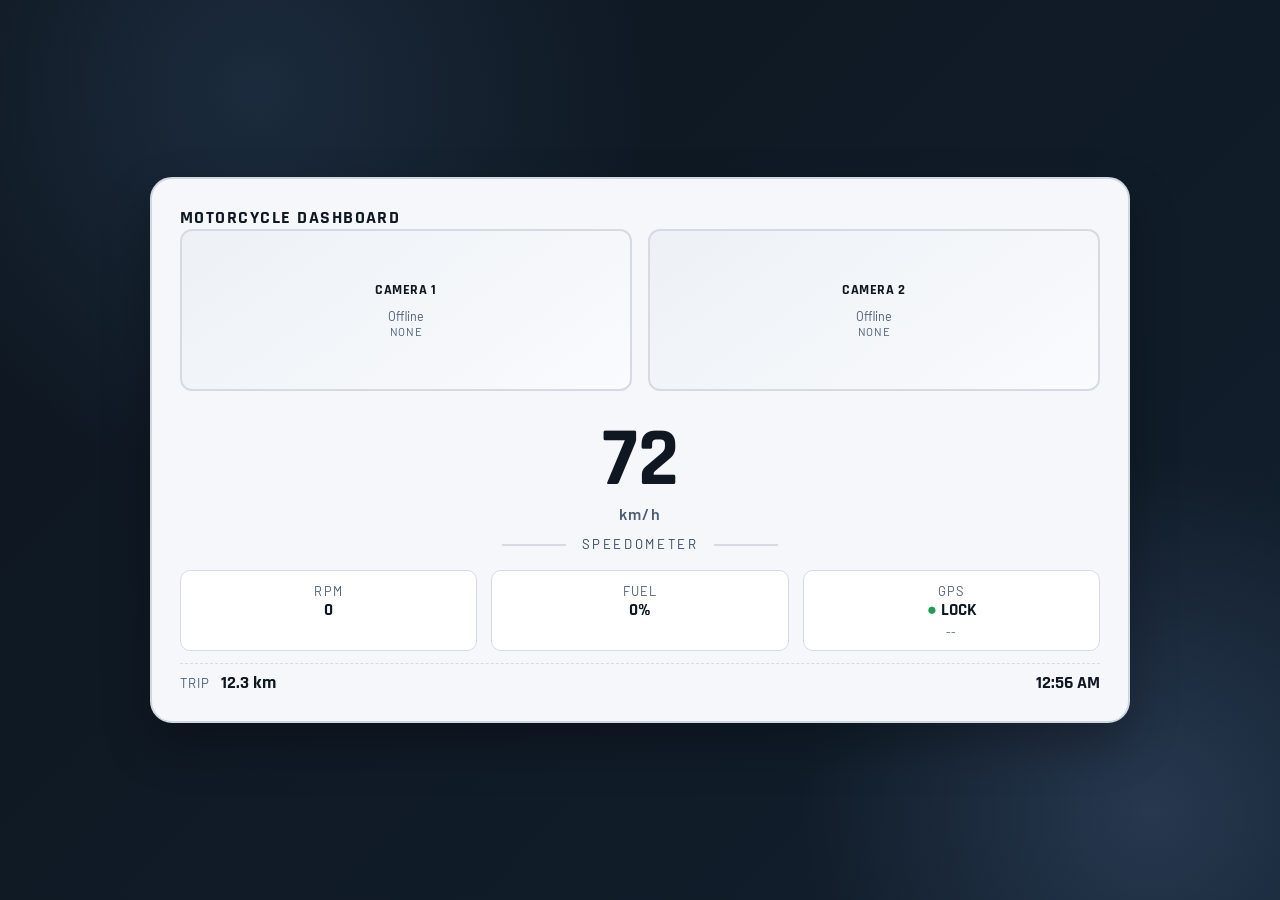
==== frontend/index.html @ e6781b39 "first commit" ====
<!doctype html>
<html lang="en">
<head>
  <meta charset="UTF-8" />
  <meta name="viewport" content="width=device-width, initial-scale=1.0" />
  <title>Motorcycle Dashboard</title>
  <link rel="preconnect" href="https://fonts.googleapis.com" />
  <link rel="preconnect" href="https://fonts.gstatic.com" crossorigin />
  <link href="https://fonts.googleapis.com/css2?family=Barlow:wght@400;600;700&family=Rajdhani:wght@500;700&display=swap" rel="stylesheet" />
  <link rel="stylesheet" href="css/bootstrap.min.css" />
  <link rel="stylesheet" href="css/dashboard.css" />
</head>
<body>
  <main class="dashboard-shell">
    <section class="dashboard-card" aria-label="Motorcycle Dashboard">
      <header class="dashboard-header">
        <h1>Motorcycle Dashboard</h1>
      </header>

      <section class="camera-grid" id="camera-panel" aria-label="Camera feeds">
        <article class="camera-tile" id="camera-1" role="button" tabindex="0" aria-label="Camera 1 fullscreen">
          <span class="camera-label">Camera 1</span>
          <img class="camera-stream" id="camera-1-stream" src="" alt="Camera 1 stream" hidden />
          <p class="camera-state" id="camera-1-state">Offline</p>
          <p class="camera-source" id="camera-1-source">none</p>
        </article>
        <article class="camera-tile" id="camera-2" role="button" tabindex="0" aria-label="Camera 2 fullscreen">
          <span class="camera-label">Camera 2</span>
          <img class="camera-stream" id="camera-2-stream" src="" alt="Camera 2 stream" hidden />
          <p class="camera-state" id="camera-2-state">Offline</p>
          <p class="camera-source" id="camera-2-source">none</p>
        </article>
      </section>

      <section class="speed-cluster" id="speed-panel" aria-label="Speed">
        <p class="speed-number" id="speed-value">72</p>
        <p class="speed-unit">km/h</p>
        <p class="speed-caption">SPEEDOMETER</p>
      </section>

      <section class="status-grid" id="status-panel" aria-label="Status row">
        <div class="status-item">
          <span class="status-label">RPM</span>
          <strong id="rpm-value">0</strong>
        </div>
        <div class="status-item">
          <span class="status-label">Fuel</span>
          <strong id="fuel-value">0%</strong>
        </div>
        <div class="status-item status-lock">
          <span class="status-label">GPS</span>
          <strong id="gps-value">LOCK</strong>
          <span class="status-sub" id="gps-coords">--</span>
        </div>
      </section>

      <section class="trip-row" id="trip-panel" aria-label="Trip summary">
        <div class="trip-metric">
          <span class="trip-label">Trip</span>
          <strong id="trip-value">12.3 km</strong>
        </div>
        <div class="trip-clock" id="clock-value">09:45 AM</div>
      </section>
    </section>
  </main>

  <!-- Fullscreen camera overlay -->
  <div class="camera-overlay" id="camera-overlay">
    <button class="camera-overlay-close" id="camera-overlay-close" aria-label="Close fullscreen">&times;</button>
    <img class="camera-overlay-img" id="camera-overlay-img" src="" alt="Camera 1 fullscreen" />
    <p class="camera-overlay-state" id="camera-overlay-state">Offline</p>
  </div>

  <script src="js/websocket.js"></script>
  <script src="js/speedometer.js"></script>
  <script src="js/trip.js"></script>
  <script src="js/camera.js"></script>
  <script src="js/app.js"></script>
</body>
</html>
---- frontend/css/dashboard.css ----
:root {
  --bg-1: #0e161f;
  --bg-2: #111f2d;
  --card: #f5f7fa;
  --ink: #0f1822;
  --muted: #4a5d73;
  --line: #d4dbe4;
  --accent: #f08f2e;
  --ok: #1f9d55;
}

* {
  box-sizing: border-box;
}

body {
  margin: 0;
  min-height: 100vh;
  display: grid;
  place-items: center;
  padding: 24px;
  color: var(--ink);
  font-family: "Barlow", sans-serif;
  background:
    radial-gradient(circle at 20% 10%, #1b2b3d 0%, transparent 30%),
    radial-gradient(circle at 90% 90%, #27384f 0%, transparent 25%),
    linear-gradient(135deg, var(--bg-1), var(--bg-2));
}

.dashboard-shell {
  width: min(980px, 100%);
}

.dashboard-card {
  border-radius: 22px;
  background: var(--card);
  padding: 28px;
  border: 2px solid #cfd7e0;
  box-shadow: 0 22px 48px rgba(0, 0, 0, 0.28);
}

.dashboard-header h1 {
  margin: 0;
  text-transform: uppercase;
  letter-spacing: 0.08em;
  font: 700 1.15rem/1.2 "Rajdhani", sans-serif;
}

.dashboard-header p {
  margin: 6px 0 16px;
  color: var(--muted);
  font-size: 0.92rem;
}

.camera-grid {
  display: grid;
  grid-template-columns: repeat(2, minmax(0, 1fr));
  gap: 16px;
}

.camera-tile {
  min-height: 162px;
  border: 2px solid var(--line);
  border-radius: 12px;
  background: linear-gradient(145deg, #edf1f6, #f9fbfd);
  display: flex;
  flex-direction: column;
  align-items: center;
  justify-content: center;
  padding: 14px;
}

.camera-label {
  display: block;
  font: 700 0.85rem/1.2 "Rajdhani", sans-serif;
  text-transform: uppercase;
  letter-spacing: 0.04em;
  margin-bottom: 4px;
}

.camera-state {
  margin: 6px 0 0;
  color: var(--muted);
  font-size: 0.78rem;
}

.camera-source {
  margin: 2px 0 0;
  color: var(--muted);
  font-size: 0.7rem;
  text-transform: uppercase;
  letter-spacing: 0.06em;
}

.camera-stream {
  width: 100%;
  max-height: 130px;
  object-fit: cover;
  border-radius: 8px;
  margin-top: 8px;
}

.camera-tile[role="button"] {
  cursor: pointer;
  transition: transform 0.15s ease, box-shadow 0.15s ease;
}

.camera-tile[role="button"]:hover {
  transform: translateY(-2px);
  box-shadow: 0 6px 16px rgba(0, 0, 0, 0.15);
}

.camera-tile[role="button"]:focus-visible {
  outline: 3px solid var(--accent);
  outline-offset: 2px;
}

/* Fullscreen camera overlay */
.camera-overlay {
  position: fixed;
  inset: 0;
  z-index: 1000;
  display: none;
  align-items: center;
  justify-content: center;
  background: rgba(0, 0, 0, 0.92);
  padding: 24px;
}

.camera-overlay.open {
  display: flex;
}

.camera-overlay-img {
  max-width: 100%;
  max-height: 100%;
  width: auto;
  height: auto;
  border-radius: 8px;
  box-shadow: 0 12px 48px rgba(0, 0, 0, 0.6);
}

.camera-overlay-close {
  position: absolute;
  top: 16px;
  right: 20px;
  z-index: 10;
  width: 48px;
  height: 48px;
  border: 2px solid rgba(255, 255, 255, 0.75);
  border-radius: 50%;
  background: rgba(0, 0, 0, 0.45);
  color: #fff;
  font-size: 1.75rem;
  line-height: 1;
  cursor: pointer;
  display: flex;
  align-items: center;
  justify-content: center;
  transition: background 0.15s ease, transform 0.15s ease;
}

.camera-overlay-close:hover {
  background: rgba(255, 255, 255, 0.25);
  transform: scale(1.1);
}

.camera-overlay-state {
  position: absolute;
  bottom: 16px;
  left: 50%;
  transform: translateX(-50%);
  margin: 0;
  padding: 6px 16px;
  border-radius: 999px;
  background: rgba(0, 0, 0, 0.55);
  color: var(--ok);
  font: 600 0.85rem/1 "Barlow", sans-serif;
  letter-spacing: 0.12em;
  text-transform: uppercase;
}

.speed-cluster {
  text-align: center;
  margin: 28px 0 18px;
}

.speed-number {
  margin: 0;
  font: 700 clamp(3.2rem, 10vw, 5.2rem)/1 "Rajdhani", sans-serif;
}

.speed-unit {
  margin: 2px 0 10px;
  color: var(--muted);
  font-weight: 600;
  letter-spacing: 0.08em;
}

.speed-caption {
  margin: 0;
  color: #31465c;
  letter-spacing: 0.2em;
  font-size: 0.82rem;
  position: relative;
  display: inline-block;
  padding: 0 16px;
}

.speed-caption::before,
.speed-caption::after {
  content: "";
  position: absolute;
  top: 50%;
  width: 64px;
  border-top: 2px solid var(--line);
}

.speed-caption::before {
  right: 100%;
}

.speed-caption::after {
  left: 100%;
}

.status-grid {
  display: grid;
  grid-template-columns: repeat(3, minmax(0, 1fr));
  gap: 14px;
  margin: 12px 0 6px;
}

.status-item {
  border: 1px solid var(--line);
  border-radius: 10px;
  padding: 12px 14px;
  text-align: center;
  background: #ffffff;
}

.status-label {
  display: block;
  color: var(--muted);
  font-size: 0.8rem;
  text-transform: uppercase;
  letter-spacing: 0.09em;
}

.status-item strong {
  font: 700 1.05rem/1.2 "Rajdhani", sans-serif;
}

.status-sub {
  display: block;
  margin-top: 4px;
  color: var(--muted);
  font-size: 0.72rem;
  letter-spacing: 0.04em;
}

.status-lock strong::before {
  content: "● ";
  color: var(--ok);
}

.trip-row {
  display: flex;
  justify-content: space-between;
  align-items: baseline;
  margin-top: 12px;
  padding-top: 8px;
  border-top: 1px dashed var(--line);
}

.trip-label {
  text-transform: uppercase;
  color: var(--muted);
  letter-spacing: 0.08em;
  margin-right: 8px;
  font-size: 0.82rem;
}

.trip-metric strong,
.trip-clock {
  font: 700 1.1rem/1 "Rajdhani", sans-serif;
}

@media (max-width: 740px) {
  body {
    padding: 14px;
  }

  .dashboard-card {
    padding: 18px;
  }

  .camera-grid {
    grid-template-columns: 1fr;
  }

  .status-grid {
    grid-template-columns: 1fr;
  }

  .trip-row {
    flex-direction: column;
    gap: 8px;
    align-items: flex-start;
  }

  .speed-caption::before,
  .speed-caption::after {
    width: 32px;
  }
}
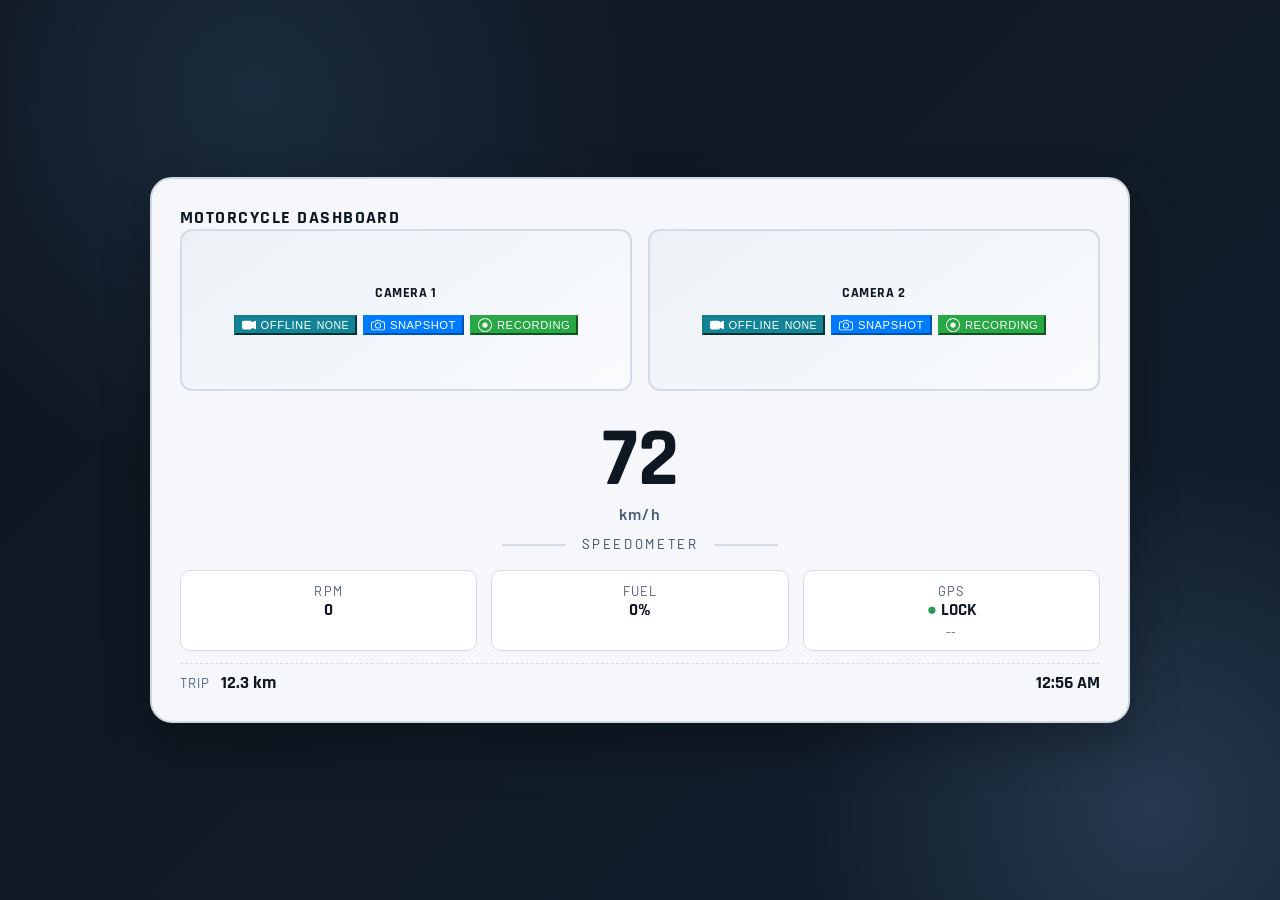
==== commit a9c97faf: "capture" ====
--- a/frontend/index.html
+++ b/frontend/index.html
@@ -21,14 +21,40 @@
         <article class="camera-tile" id="camera-1" role="button" tabindex="0" aria-label="Camera 1 fullscreen">
           <span class="camera-label">Camera 1</span>
           <img class="camera-stream" id="camera-1-stream" src="" alt="Camera 1 stream" hidden />
-          <p class="camera-state" id="camera-1-state">Offline</p>
-          <p class="camera-source" id="camera-1-source">none</p>
+          <div class="camera-actions">
+            <button type="button" class="btn btn-info btn-sm camera-status" id="camera-1-status">
+              <svg class="cam-icon" xmlns="http://www.w3.org/2000/svg" width="14" height="14" fill="currentColor" viewBox="0 0 16 16" aria-hidden="true"><path fill-rule="evenodd" d="M0 5a2 2 0 0 1 2-2h7.5a2 2 0 0 1 1.983 1.738l3.11-1.382A1 1 0 0 1 16 4.269v7.462a1 1 0 0 1-1.406.913l-3.111-1.382A2 2 0 0 1 9.5 13H2a2 2 0 0 1-2-2V5z"/></svg>
+              <span id="camera-1-status-text">Offline</span>
+              <span class="badge badge-light" id="camera-1-status-badge">none</span>
+            </button>
+            <button type="button" class="btn btn-primary btn-sm camera-snapshot" id="camera-1-snapshot">
+              <svg class="cam-icon" xmlns="http://www.w3.org/2000/svg" width="14" height="14" fill="currentColor" viewBox="0 0 16 16" aria-hidden="true"><path d="M15 12a1 1 0 0 1-1 1H2a1 1 0 0 1-1-1V6a1 1 0 0 1 1-1h1.172a3 3 0 0 0 2.12-.879l.83-.828A1 1 0 0 1 6.827 3h2.344a1 1 0 0 1 .707.293l.828.828A3 3 0 0 0 12.828 5H14a1 1 0 0 1 1 1v6zM2 4a2 2 0 0 0-2 2v6a2 2 0 0 0 2 2h12a2 2 0 0 0 2-2V6a2 2 0 0 0-2-2h-1.172a2 2 0 0 1-1.414-.586l-.828-.828A2 2 0 0 0 9.172 2H6.828a2 2 0 0 0-1.414.586l-.828.828A2 2 0 0 1 3.172 4H2z"/><path d="M8 11a2.5 2.5 0 1 1 0-5 2.5 2.5 0 0 1 0 5zm0 1a3.5 3.5 0 1 0 0-7 3.5 3.5 0 0 0 0 7z"/></svg>
+              Snapshot
+            </button>
+            <button type="button" class="btn btn-success btn-sm camera-recording" id="camera-1-recording">
+              <svg class="cam-icon" xmlns="http://www.w3.org/2000/svg" width="14" height="14" fill="currentColor" viewBox="0 0 16 16" aria-hidden="true"><path d="M8 15A7 7 0 1 1 8 1a7 7 0 0 1 0 14zm0 1A8 8 0 1 0 8 0a8 8 0 0 0 0 16z"/><path class="rec-dot" d="M11 8a3 3 0 1 1-6 0 3 3 0 0 1 6 0z"/></svg>
+              <span class="rec-label">Recording</span>
+            </button>
+          </div>
         </article>
         <article class="camera-tile" id="camera-2" role="button" tabindex="0" aria-label="Camera 2 fullscreen">
           <span class="camera-label">Camera 2</span>
           <img class="camera-stream" id="camera-2-stream" src="" alt="Camera 2 stream" hidden />
-          <p class="camera-state" id="camera-2-state">Offline</p>
-          <p class="camera-source" id="camera-2-source">none</p>
+          <div class="camera-actions">
+            <button type="button" class="btn btn-info btn-sm camera-status" id="camera-2-status">
+              <svg class="cam-icon" xmlns="http://www.w3.org/2000/svg" width="14" height="14" fill="currentColor" viewBox="0 0 16 16" aria-hidden="true"><path fill-rule="evenodd" d="M0 5a2 2 0 0 1 2-2h7.5a2 2 0 0 1 1.983 1.738l3.11-1.382A1 1 0 0 1 16 4.269v7.462a1 1 0 0 1-1.406.913l-3.111-1.382A2 2 0 0 1 9.5 13H2a2 2 0 0 1-2-2V5z"/></svg>
+              <span id="camera-2-status-text">Offline</span>
+              <span class="badge badge-light" id="camera-2-status-badge">none</span>
+            </button>
+            <button type="button" class="btn btn-primary btn-sm camera-snapshot" id="camera-2-snapshot">
+              <svg class="cam-icon" xmlns="http://www.w3.org/2000/svg" width="14" height="14" fill="currentColor" viewBox="0 0 16 16" aria-hidden="true"><path d="M15 12a1 1 0 0 1-1 1H2a1 1 0 0 1-1-1V6a1 1 0 0 1 1-1h1.172a3 3 0 0 0 2.12-.879l.83-.828A1 1 0 0 1 6.827 3h2.344a1 1 0 0 1 .707.293l.828.828A3 3 0 0 0 12.828 5H14a1 1 0 0 1 1 1v6zM2 4a2 2 0 0 0-2 2v6a2 2 0 0 0 2 2h12a2 2 0 0 0 2-2V6a2 2 0 0 0-2-2h-1.172a2 2 0 0 1-1.414-.586l-.828-.828A2 2 0 0 0 9.172 2H6.828a2 2 0 0 0-1.414.586l-.828.828A2 2 0 0 1 3.172 4H2z"/><path d="M8 11a2.5 2.5 0 1 1 0-5 2.5 2.5 0 0 1 0 5zm0 1a3.5 3.5 0 1 0 0-7 3.5 3.5 0 0 0 0 7z"/></svg>
+              Snapshot
+            </button>
+            <button type="button" class="btn btn-success btn-sm camera-recording" id="camera-2-recording">
+              <svg class="cam-icon" xmlns="http://www.w3.org/2000/svg" width="14" height="14" fill="currentColor" viewBox="0 0 16 16" aria-hidden="true"><path d="M8 15A7 7 0 1 1 8 1a7 7 0 0 1 0 14zm0 1A8 8 0 1 0 8 0a8 8 0 0 0 0 16z"/><path class="rec-dot" d="M11 8a3 3 0 1 1-6 0 3 3 0 0 1 6 0z"/></svg>
+              <span class="rec-label">Recording</span>
+            </button>
+          </div>
         </article>
       </section>
 
--- a/frontend/css/dashboard.css
+++ b/frontend/css/dashboard.css
@@ -78,23 +78,82 @@
   margin-bottom: 4px;
 }
 
-.camera-state {
-  margin: 6px 0 0;
-  color: var(--muted);
-  font-size: 0.78rem;
-}
-
-.camera-source {
-  margin: 2px 0 0;
-  color: var(--muted);
+.camera-actions {
+  display: flex;
+  flex-wrap: wrap;
+  justify-content: center;
+  gap: 6px;
+  margin-top: 10px;
+  width: 100%;
+}
+
+.camera-actions .btn {
+  display: inline-flex;
+  align-items: center;
+  gap: 5px;
   font-size: 0.7rem;
-  text-transform: uppercase;
-  letter-spacing: 0.06em;
+  letter-spacing: 0.05em;
+  text-transform: uppercase;
+  white-space: nowrap;
+}
+
+.camera-actions .cam-icon {
+  width: 14px;
+  height: 14px;
+  flex-shrink: 0;
+}
+
+.camera-actions .badge {
+  font-size: 0.66rem;
+  letter-spacing: 0.04em;
+}
+
+.camera-recording .rec-dot {
+  fill: currentColor;
+  transition: fill 0.15s ease;
+}
+
+.camera-recording.btn-danger .rec-dot {
+  fill: #ffffff;
+}
+
+.camera-recording.btn-danger {
+  animation: recording-pulse 1.4s ease-in-out infinite;
+}
+
+.btn-info {
+    color: #fff;
+    background-color: #138496;
+    border-color: #117a8b;
+}
+
+.btn-primary {
+    color: #fff;
+    background-color: #007bff;
+    border-color: #007bff;
+}
+
+.btn-success {
+    color: #fff;
+    background-color: #28a745;
+    border-color: #28a745;
+}
+
+
+
+@keyframes recording-pulse {
+  0%,
+  100% {
+    opacity: 1;
+  }
+  50% {
+    opacity: 0.65;
+  }
 }
 
 .camera-stream {
   width: 100%;
-  max-height: 130px;
+  /* max-height: 130px; */
   object-fit: cover;
   border-radius: 8px;
   margin-top: 8px;
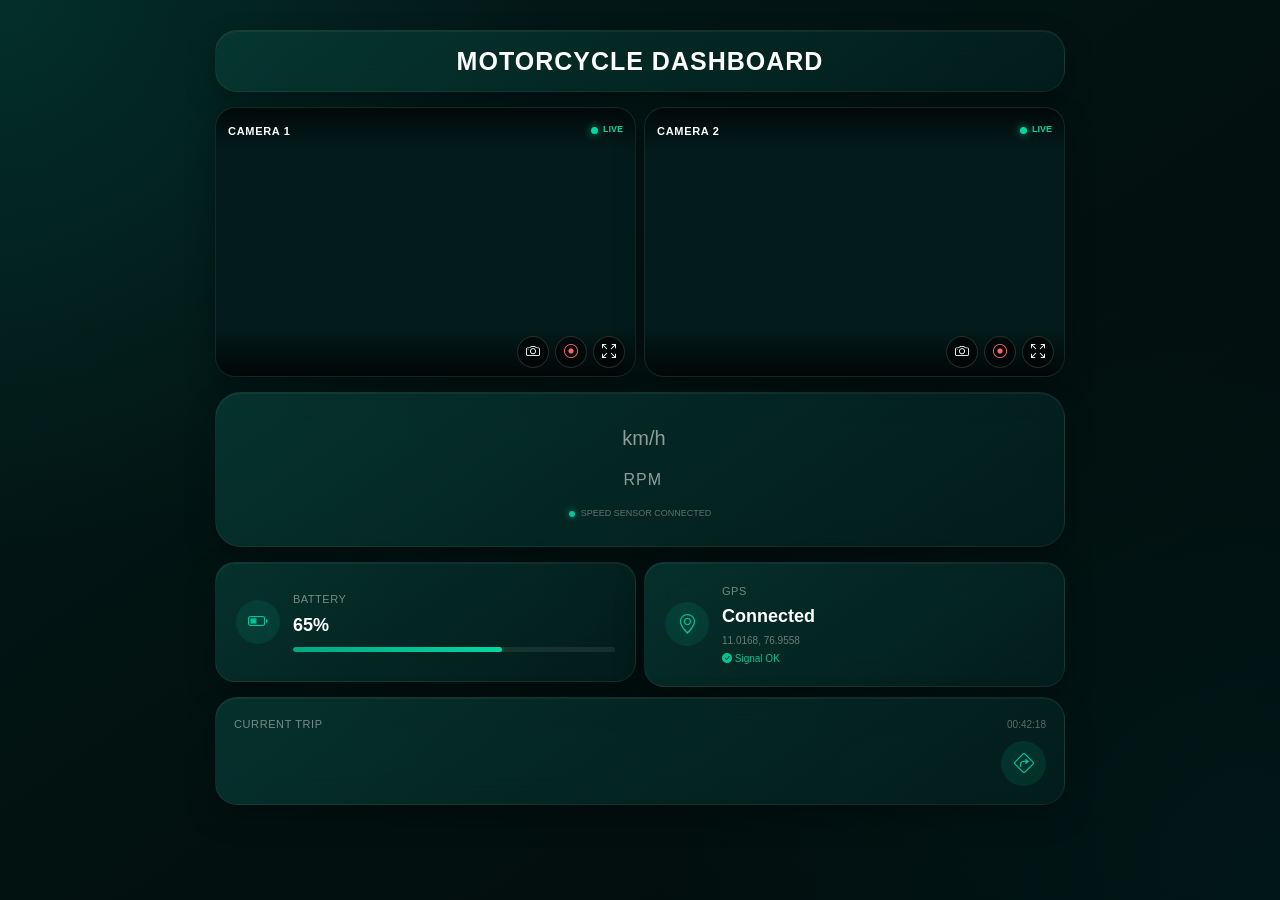
==== commit 25558b30: "capture and vidio record integrated" ====
--- a/frontend/index.html
+++ b/frontend/index.html
@@ -1,106 +1,669 @@
-<!doctype html>
+<!DOCTYPE html>
 <html lang="en">
-<head>
-  <meta charset="UTF-8" />
-  <meta name="viewport" content="width=device-width, initial-scale=1.0" />
-  <title>Motorcycle Dashboard</title>
-  <link rel="preconnect" href="https://fonts.googleapis.com" />
-  <link rel="preconnect" href="https://fonts.gstatic.com" crossorigin />
-  <link href="https://fonts.googleapis.com/css2?family=Barlow:wght@400;600;700&family=Rajdhani:wght@500;700&display=swap" rel="stylesheet" />
-  <link rel="stylesheet" href="css/bootstrap.min.css" />
-  <link rel="stylesheet" href="css/dashboard.css" />
-</head>
-<body>
-  <main class="dashboard-shell">
-    <section class="dashboard-card" aria-label="Motorcycle Dashboard">
-      <header class="dashboard-header">
-        <h1>Motorcycle Dashboard</h1>
+  <head>
+    <meta charset="UTF-8">
+    <meta name="viewport" content="width=device-width, initial-scale=1.0">
+    <title>
+      Motorcycle Dashboard
+    </title>
+    <link href="https://cdn.jsdelivr.net/npm/bootstrap@5.3.3/dist/css/bootstrap.min.css" rel="stylesheet">
+    <link rel="stylesheet" href="https://cdn.jsdelivr.net/npm/bootstrap-icons@1.11.3/font/bootstrap-icons.min.css">
+    <style>
+      * {
+        box-sizing:border-box
+      }
+      html,body {
+        margin:0;
+        padding:0;
+        width:100%;
+        min-height:100%
+      }
+      body {
+        font-family:Inter,-apple-system,BlinkMacSystemFont,"Segoe UI",sans-serif;
+        color:#ffffff;
+        min-height:100vh;
+        background:radial-gradient( circle at top left,rgba(0,190,155,0.12),transparent 35% ),radial-gradient( circle at bottom right,rgba(0,130,120,0.10),transparent 40% ),linear-gradient( 145deg,#031b1a,#02110f 55%,#010b0c );
+        overflow-x:hidden
+      }
+      .dashboard {
+        width:100%;
+        max-width:900px;
+        min-height:100vh;
+        margin:auto;
+        padding:20px 16px 30px
+      }
+      .glass-card {
+        background:linear-gradient( 145deg,rgba(8,61,55,0.72),rgba(3,35,33,0.62) );
+        border:1px solid rgba(255,255,255,0.06);
+        backdrop-filter:blur(15px);
+        -webkit-backdrop-filter:blur(15px);
+        box-shadow:0 12px 30px rgba(0,0,0,0.28),inset 0 1px 0 rgba(255,255,255,0.05)
+      }
+      .dashboard-title {
+        text-align:center;
+        margin-bottom:15px;
+        padding:15px;
+        border-radius:22px
+      }
+      .dashboard-title h1 {
+        margin:0;
+        font-size:21px;
+        font-weight:600;
+        letter-spacing:1px;
+        text-transform:uppercase
+      }
+      .subtitle {
+        margin-top:5px;
+        font-size:10px;
+        letter-spacing:1px;
+        color:rgba(255,255,255,0.40)
+      }
+      .camera-section {
+        margin-bottom:15px
+      }
+      .camera-card {
+        position:relative;
+        width:100%;
+        height:220px;
+        overflow:hidden;
+        border-radius:20px;
+        background:#031c1b;
+        border:1px solid rgba(255,255,255,0.06);
+        box-shadow:0 12px 30px rgba(0,0,0,0.30),inset 0 1px 0 rgba(255,255,255,0.04)
+      }
+      .camera-feed {
+        width:100%;
+        height:100%;
+        display:block;
+        object-fit:cover;
+        background:linear-gradient( 145deg,#062a27,#031615 )
+      }
+      .camera-stream {
+        width:100%;
+        height:100%;
+        display:block;
+        object-fit:cover;
+        background:linear-gradient( 145deg,#062a27,#031615 )
+      }
+      .camera-header {
+        position:absolute;
+        top:0;
+        left:0;
+        right:0;
+        z-index:10;
+        padding:10px 12px;
+        display:flex;
+        align-items:center;
+        justify-content:space-between;
+        background:linear-gradient( 180deg,rgba(0,0,0,0.70),rgba(0,0,0,0) )
+      }
+      .camera-name {
+        font-size:11px;
+        font-weight:600;
+        text-transform:uppercase;
+        letter-spacing:0.7px
+      }
+      .camera-position {
+        margin-left:5px;
+        font-size:10px;
+        color:rgba(255,255,255,0.45)
+      }
+      .camera-live {
+        display:flex;
+        align-items:center;
+        gap:5px;
+        font-size:9px;
+        font-weight:600;
+        color:#00d6a3
+      }
+      .live-dot {
+        width:7px;
+        height:7px;
+        border-radius:50%;
+        background:#00d6a3;
+        box-shadow:0 0 8px rgba(0,214,163,0.8);
+        animation:livePulse 1.5s infinite
+      }
+      @keyframes livePulse {
+        0% {
+          opacity:1
+        }
+        50% {
+          opacity:0.35
+        }
+        100% {
+          opacity:1
+        }
+      }
+      .camera-placeholder {
+        position:absolute;
+        top:50%;
+        left:50%;
+        transform:translate(-50%,-50%);
+        text-align:center;
+        color:rgba(255,255,255,0.30);
+        pointer-events:none
+      }
+      .camera-placeholder i {
+        display:block;
+        font-size:35px;
+        margin-bottom:8px
+      }
+      .camera-placeholder span {
+        font-size:11px;
+        letter-spacing:1px
+      }
+      .camera-footer {
+        position:absolute;
+        bottom:0;
+        left:0;
+        right:0;
+        z-index:10;
+        padding:8px 10px;
+        display:flex;
+        align-items:center;
+        justify-content:space-between;
+        background:linear-gradient( 0deg,rgba(0,0,0,0.75),rgba(0,0,0,0) )
+      }
+      .camera-footer-label {
+        font-size:9px;
+        color:rgba(255,255,255,0.50)
+      }
+      .camera-controls {
+        display:flex;
+        align-items:center;
+        gap:6px
+      }
+      .camera-button {
+        width:32px;
+        height:32px;
+        padding:0;
+        border:1px solid rgba(255,255,255,0.15);
+        border-radius:50%;
+        display:flex;
+        align-items:center;
+        justify-content:center;
+        color:#ffffff;
+        background:rgba(0,0,0,0.55);
+        backdrop-filter:blur(8px);
+        -webkit-backdrop-filter:blur(8px);
+        cursor:pointer;
+        transition:transform 0.15s ease,background 0.15s ease,border-color 0.15s ease
+      }
+      .camera-button:hover {
+        background:rgba(0,196,154,0.25);
+        border-color:rgba(0,214,163,0.50);
+        transform:scale(1.08)
+      }
+      .camera-button:active {
+        transform:scale(0.92)
+      }
+      .camera-button i {
+        font-size:14px
+      }
+      .camera-overlay {
+        position:fixed;
+        inset:0;
+        z-index:1050;
+        display:none;
+        align-items:center;
+        justify-content:center;
+        padding:20px;
+        background:rgba(0,0,0,0.88)
+      }
+      .camera-overlay.open {
+        display:flex
+      }
+      .camera-overlay-content {
+        position:relative;
+        width:min(100%,1200px);
+        max-height:100%;
+        overflow:hidden;
+        border:1px solid rgba(255,255,255,0.15);
+        border-radius:16px;
+        background:#031c1b;
+        box-shadow:0 20px 60px rgba(0,0,0,0.55)
+      }
+      .camera-overlay-stream {
+        display:block;
+        width:100%;
+        max-height:calc(100vh - 40px);
+        object-fit:contain
+      }
+      .camera-overlay-title {
+        position:absolute;
+        top:14px;
+        left:16px;
+        z-index:1;
+        font-size:12px;
+        font-weight:600;
+        letter-spacing:0.8px;
+        text-transform:uppercase;
+        text-shadow:0 1px 4px #000
+      }
+      .camera-overlay-close {
+        position:absolute;
+        top:10px;
+        right:10px;
+        z-index:1
+      }
+      body.camera-overlay-open {
+        overflow:hidden
+      }
+      .record-button {
+        color:#ff6868
+      }
+      .record-button:hover {
+        color:#ff4444;
+        background:rgba(255,60,60,0.20);
+        border-color:rgba(255,80,80,0.50)
+      }
+      .record-button.recording {
+        color:#ffffff;
+        background:rgba(210,30,30,0.75);
+        border-color:rgba(255,80,80,0.90);
+        animation:recordingPulse 1.2s infinite
+      }
+      @keyframes recordingPulse {
+        0% {
+          box-shadow:0 0 0 rgba(255,50,50,0)
+        }
+        50% {
+          box-shadow:0 0 12px rgba(255,50,50,0.65)
+        }
+        100% {
+          box-shadow:0 0 0 rgba(255,50,50,0)
+        }
+      }
+      .speed-section {
+        text-align:center;
+        margin-bottom:15px;
+        padding:30px 15px 25px;
+        border-radius:26px
+      }
+      .speed-value {
+        display:flex;
+        align-items:baseline;
+        justify-content:center;
+        gap:8px
+      }
+      .speed-number {
+        font-size:90px;
+        font-weight:700;
+        line-height:0.9;
+        letter-spacing:-4px;
+        text-shadow:0 5px 25px rgba(0,0,0,0.45)
+      }
+      .speed-unit {
+        font-size:20px;
+        font-weight:500;
+        color:rgba(255,255,255,0.55)
+      }
+      .rpm {
+        margin-top:15px;
+        font-size:16px;
+        letter-spacing:1px;
+        color:rgba(255,255,255,0.55)
+      }
+      .rpm-value {
+        color:#00c49a;
+        font-weight:600
+      }
+      .speed-status {
+        margin-top:15px;
+        display:flex;
+        align-items:center;
+        justify-content:center;
+        gap:6px;
+        font-size:9px;
+        color:rgba(255,255,255,0.35)
+      }
+      .status-dot {
+        width:6px;
+        height:6px;
+        border-radius:50%;
+        background:#00c49a;
+        box-shadow:0 0 7px rgba(0,196,154,0.7)
+      }
+      .info-card {
+        min-height:105px;
+        padding:16px;
+        border-radius:20px;
+        display:flex;
+        align-items:center;
+        gap:13px
+      }
+      .info-icon {
+        width:44px;
+        height:44px;
+        flex-shrink:0;
+        display:flex;
+        align-items:center;
+        justify-content:center;
+        border-radius:50%;
+        font-size:20px;
+        color:#00c49a;
+        background:rgba(0,180,150,0.13)
+      }
+      .info-label {
+        font-size:11px;
+        color:rgba(255,255,255,0.45);
+        text-transform:uppercase;
+        letter-spacing:0.5px
+      }
+      .info-value {
+        margin-top:4px;
+        font-size:18px;
+        font-weight:600
+      }
+      .info-status {
+        margin-top:3px;
+        font-size:10px;
+        color:#00c49a
+      }
+      .battery-progress {
+        width:100%;
+        height:5px;
+        margin-top:8px;
+        overflow:hidden;
+        border-radius:10px;
+        background:rgba(255,255,255,0.08)
+      }
+      .battery-level {
+        width:65%;
+        height:100%;
+        border-radius:10px;
+        background:linear-gradient( 90deg,#00a982,#00d6a3 );
+        box-shadow:0 0 8px rgba(0,214,163,0.4)
+      }
+      .gps-coordinates {
+        margin-top:3px;
+        font-size:10px;
+        color:rgba(255,255,255,0.40)
+      }
+      .trip-card {
+        margin-top:10px;
+        padding:18px;
+        border-radius:22px
+      }
+      .trip-header {
+        display:flex;
+        align-items:center;
+        justify-content:space-between;
+        margin-bottom:8px
+      }
+      .trip-title {
+        font-size:11px;
+        text-transform:uppercase;
+        letter-spacing:0.6px;
+        color:rgba(255,255,255,0.45)
+      }
+      .trip-time {
+        font-size:10px;
+        color:rgba(255,255,255,0.35)
+      }
+      .trip-content {
+        display:flex;
+        align-items:center;
+        justify-content:space-between
+      }
+      .trip-distance {
+        font-size:30px;
+        font-weight:700
+      }
+      .trip-unit {
+        margin-left:5px;
+        font-size:14px;
+        color:rgba(255,255,255,0.50)
+      }
+      .trip-icon {
+        width:45px;
+        height:45px;
+        border-radius:50%;
+        display:flex;
+        align-items:center;
+        justify-content:center;
+        color:#00c49a;
+        background:rgba(0,180,150,0.13);
+        font-size:20px
+      }
+      @media (min-width:768px) {
+        .dashboard {
+          padding:30px 25px 40px
+        }
+        .dashboard-title h1 {
+          font-size:25px
+        }
+        .camera-card {
+          height:270px
+        }
+        .speed-number {
+          font-size:110px
+        }
+        .info-card {
+          min-height:120px;
+          padding:20px
+        }
+      }
+      @media (max-width:500px) {
+        .dashboard {
+          padding:12px 10px 25px
+        }
+        .dashboard-title {
+          padding:12px;
+          margin-bottom:10px
+        }
+        .dashboard-title h1 {
+          font-size:17px
+        }
+        .camera-card {
+          height:145px;
+          border-radius:17px
+        }
+        .speed-section {
+          padding:28px 15px 25px
+        }
+        .speed-number {
+          font-size:67px;
+          letter-spacing:-3px
+        }
+        .speed-unit {
+          font-size:16px
+        }
+        .info-card {
+          min-height:95px;
+          padding:13px;
+          border-radius:18px
+        }
+        .info-icon {
+          width:38px;
+          height:38px;
+          font-size:17px
+        }
+        .info-value {
+          font-size:16px
+        }
+        .camera-button {
+          width:28px;
+          height:28px
+        }
+        .camera-button i {
+          font-size:12px
+        }
+      }
+    </style>
+  </head>
+  <body>
+    <main class="dashboard">
+      <header class="dashboard-title glass-card">
+        <h1> Motorcycle Dashboard </h1>
       </header>
-
-      <section class="camera-grid" id="camera-panel" aria-label="Camera feeds">
-        <article class="camera-tile" id="camera-1" role="button" tabindex="0" aria-label="Camera 1 fullscreen">
-          <span class="camera-label">Camera 1</span>
-          <img class="camera-stream" id="camera-1-stream" src="" alt="Camera 1 stream" hidden />
-          <div class="camera-actions">
-            <button type="button" class="btn btn-info btn-sm camera-status" id="camera-1-status">
-              <svg class="cam-icon" xmlns="http://www.w3.org/2000/svg" width="14" height="14" fill="currentColor" viewBox="0 0 16 16" aria-hidden="true"><path fill-rule="evenodd" d="M0 5a2 2 0 0 1 2-2h7.5a2 2 0 0 1 1.983 1.738l3.11-1.382A1 1 0 0 1 16 4.269v7.462a1 1 0 0 1-1.406.913l-3.111-1.382A2 2 0 0 1 9.5 13H2a2 2 0 0 1-2-2V5z"/></svg>
-              <span id="camera-1-status-text">Offline</span>
-              <span class="badge badge-light" id="camera-1-status-badge">none</span>
-            </button>
-            <button type="button" class="btn btn-primary btn-sm camera-snapshot" id="camera-1-snapshot">
-              <svg class="cam-icon" xmlns="http://www.w3.org/2000/svg" width="14" height="14" fill="currentColor" viewBox="0 0 16 16" aria-hidden="true"><path d="M15 12a1 1 0 0 1-1 1H2a1 1 0 0 1-1-1V6a1 1 0 0 1 1-1h1.172a3 3 0 0 0 2.12-.879l.83-.828A1 1 0 0 1 6.827 3h2.344a1 1 0 0 1 .707.293l.828.828A3 3 0 0 0 12.828 5H14a1 1 0 0 1 1 1v6zM2 4a2 2 0 0 0-2 2v6a2 2 0 0 0 2 2h12a2 2 0 0 0 2-2V6a2 2 0 0 0-2-2h-1.172a2 2 0 0 1-1.414-.586l-.828-.828A2 2 0 0 0 9.172 2H6.828a2 2 0 0 0-1.414.586l-.828.828A2 2 0 0 1 3.172 4H2z"/><path d="M8 11a2.5 2.5 0 1 1 0-5 2.5 2.5 0 0 1 0 5zm0 1a3.5 3.5 0 1 0 0-7 3.5 3.5 0 0 0 0 7z"/></svg>
-              Snapshot
-            </button>
-            <button type="button" class="btn btn-success btn-sm camera-recording" id="camera-1-recording">
-              <svg class="cam-icon" xmlns="http://www.w3.org/2000/svg" width="14" height="14" fill="currentColor" viewBox="0 0 16 16" aria-hidden="true"><path d="M8 15A7 7 0 1 1 8 1a7 7 0 0 1 0 14zm0 1A8 8 0 1 0 8 0a8 8 0 0 0 0 16z"/><path class="rec-dot" d="M11 8a3 3 0 1 1-6 0 3 3 0 0 1 6 0z"/></svg>
-              <span class="rec-label">Recording</span>
-            </button>
+      <section class="camera-section" id="camera-panel">
+        <div class="row g-2">
+          <div class="col-6">
+            <div class="camera-card" id="camera-1">
+              <div class="camera-header">
+                <div>
+                  <span class="camera-name"> Camera 1 </span>
+                  <span class="camera-position"></span>
+                </div>
+                <div class="camera-live" id="camera-1-status">
+                  <span class="live-dot"> </span> LIVE
+                </div>
+              </div>
+              <img class="camera-stream" id="camera-1-stream" src="" alt="Camera 1 stream" hidden />
+              <div class="camera-footer">
+                <span class="camera-footer-label"></span>
+                <div class="camera-controls">
+                  <button type="button" class="camera-button" title="Capture Image" onclick="camera.capture(1)">
+                    <i class="bi bi-camera"> </i>
+                  </button>
+                  <button id="camera-1-recording" type="button" class="camera-button record-button" title="Start Recording" onclick="camera.toggleRecording(1)">
+                    <i class="bi bi-record-circle"> </i>
+                  </button>
+                  <button type="button" class="camera-button" title="View fullscreen" aria-label="View Camera 1 fullscreen" onclick="camera.openFullscreen(1)">
+                    <i class="bi bi-arrows-fullscreen"> </i>
+                  </button>
+                </div>
+              </div>
+            </div>
           </div>
-        </article>
-        <article class="camera-tile" id="camera-2" role="button" tabindex="0" aria-label="Camera 2 fullscreen">
-          <span class="camera-label">Camera 2</span>
-          <img class="camera-stream" id="camera-2-stream" src="" alt="Camera 2 stream" hidden />
-          <div class="camera-actions">
-            <button type="button" class="btn btn-info btn-sm camera-status" id="camera-2-status">
-              <svg class="cam-icon" xmlns="http://www.w3.org/2000/svg" width="14" height="14" fill="currentColor" viewBox="0 0 16 16" aria-hidden="true"><path fill-rule="evenodd" d="M0 5a2 2 0 0 1 2-2h7.5a2 2 0 0 1 1.983 1.738l3.11-1.382A1 1 0 0 1 16 4.269v7.462a1 1 0 0 1-1.406.913l-3.111-1.382A2 2 0 0 1 9.5 13H2a2 2 0 0 1-2-2V5z"/></svg>
-              <span id="camera-2-status-text">Offline</span>
-              <span class="badge badge-light" id="camera-2-status-badge">none</span>
-            </button>
-            <button type="button" class="btn btn-primary btn-sm camera-snapshot" id="camera-2-snapshot">
-              <svg class="cam-icon" xmlns="http://www.w3.org/2000/svg" width="14" height="14" fill="currentColor" viewBox="0 0 16 16" aria-hidden="true"><path d="M15 12a1 1 0 0 1-1 1H2a1 1 0 0 1-1-1V6a1 1 0 0 1 1-1h1.172a3 3 0 0 0 2.12-.879l.83-.828A1 1 0 0 1 6.827 3h2.344a1 1 0 0 1 .707.293l.828.828A3 3 0 0 0 12.828 5H14a1 1 0 0 1 1 1v6zM2 4a2 2 0 0 0-2 2v6a2 2 0 0 0 2 2h12a2 2 0 0 0 2-2V6a2 2 0 0 0-2-2h-1.172a2 2 0 0 1-1.414-.586l-.828-.828A2 2 0 0 0 9.172 2H6.828a2 2 0 0 0-1.414.586l-.828.828A2 2 0 0 1 3.172 4H2z"/><path d="M8 11a2.5 2.5 0 1 1 0-5 2.5 2.5 0 0 1 0 5zm0 1a3.5 3.5 0 1 0 0-7 3.5 3.5 0 0 0 0 7z"/></svg>
-              Snapshot
-            </button>
-            <button type="button" class="btn btn-success btn-sm camera-recording" id="camera-2-recording">
-              <svg class="cam-icon" xmlns="http://www.w3.org/2000/svg" width="14" height="14" fill="currentColor" viewBox="0 0 16 16" aria-hidden="true"><path d="M8 15A7 7 0 1 1 8 1a7 7 0 0 1 0 14zm0 1A8 8 0 1 0 8 0a8 8 0 0 0 0 16z"/><path class="rec-dot" d="M11 8a3 3 0 1 1-6 0 3 3 0 0 1 6 0z"/></svg>
-              <span class="rec-label">Recording</span>
-            </button>
+          <div class="col-6">
+            <div class="camera-card" id="camera-2">
+              <div class="camera-header">
+                <div>
+                  <span class="camera-name"> Camera 2 </span>
+                  <span class="camera-position"></span>
+                </div>
+                <div class="camera-live" id="camera-2-status">
+                  <span class="live-dot"> </span> LIVE
+                </div>
+              </div>
+              <img class="camera-stream" id="camera-2-stream" src="" alt="Camera 2 stream" hidden />
+              <div class="camera-footer">
+                <span class="camera-footer-label"></span>
+                <div class="camera-controls">
+                  <button type="button" class="camera-button" title="Capture Image" onclick="camera.capture(2)">
+                    <i class="bi bi-camera"> </i>
+                  </button>
+                  <button id="camera-2-recording" type="button" class="camera-button record-button" title="Start Recording" onclick="camera.toggleRecording(2)">
+                    <i class="bi bi-record-circle"> </i>
+                  </button>
+                  <button type="button" class="camera-button" title="View fullscreen" aria-label="View Camera 2 fullscreen" onclick="camera.openFullscreen(2)">
+                    <i class="bi bi-arrows-fullscreen"> </i>
+                  </button>
+                </div>
+              </div>
+            </div>
           </div>
-        </article>
-      </section>
-
-      <section class="speed-cluster" id="speed-panel" aria-label="Speed">
-        <p class="speed-number" id="speed-value">72</p>
-        <p class="speed-unit">km/h</p>
-        <p class="speed-caption">SPEEDOMETER</p>
-      </section>
-
-      <section class="status-grid" id="status-panel" aria-label="Status row">
-        <div class="status-item">
-          <span class="status-label">RPM</span>
-          <strong id="rpm-value">0</strong>
-        </div>
-        <div class="status-item">
-          <span class="status-label">Fuel</span>
-          <strong id="fuel-value">0%</strong>
-        </div>
-        <div class="status-item status-lock">
-          <span class="status-label">GPS</span>
-          <strong id="gps-value">LOCK</strong>
-          <span class="status-sub" id="gps-coords">--</span>
         </div>
       </section>
-
-      <section class="trip-row" id="trip-panel" aria-label="Trip summary">
-        <div class="trip-metric">
-          <span class="trip-label">Trip</span>
-          <strong id="trip-value">12.3 km</strong>
+      <section class="speed-section glass-card">
+        <div class="speed-value">
+          <span id="speed-value" class="speed-number">
+          </span>
+          <span class="speed-unit">
+            km/h
+          </span>
         </div>
-        <div class="trip-clock" id="clock-value">09:45 AM</div>
+        <div class="rpm">
+          <span id="rpm-value" class="rpm-value">
+          </span>
+          &nbsp;RPM
+        </div>
+        <div class="speed-status">
+          <span class="status-dot">
+          </span>
+          SPEED SENSOR CONNECTED
+        </div>
       </section>
-    </section>
-  </main>
-
-  <!-- Fullscreen camera overlay -->
-  <div class="camera-overlay" id="camera-overlay">
-    <button class="camera-overlay-close" id="camera-overlay-close" aria-label="Close fullscreen">&times;</button>
-    <img class="camera-overlay-img" id="camera-overlay-img" src="" alt="Camera 1 fullscreen" />
-    <p class="camera-overlay-state" id="camera-overlay-state">Offline</p>
-  </div>
-
-  <script src="js/websocket.js"></script>
-  <script src="js/speedometer.js"></script>
-  <script src="js/trip.js"></script>
-  <script src="js/camera.js"></script>
-  <script src="js/app.js"></script>
-</body>
+      <section>
+        <div class="row g-2">
+          <div class="col-6">
+            <div class="info-card glass-card">
+              <div class="info-icon">
+                <i class="bi bi-battery-half">
+                </i>
+              </div>
+              <div class="flex-grow-1">
+                <div class="info-label">
+                  Battery
+                </div>
+                <div id="fuel-value" class="info-value">
+                  65%
+                </div>
+                <div class="battery-progress">
+                  <div id="batteryLevel" class="battery-level">
+                  </div>
+                </div>
+              </div>
+            </div>
+          </div>
+          <div class="col-6">
+            <div class="info-card glass-card">
+              <div class="info-icon">
+                <i class="bi bi-geo-alt">
+                </i>
+              </div>
+              <div>
+                <div class="info-label">
+                  GPS
+                </div>
+                <div id="gps-value" class="info-value">
+                  Connected
+                </div>
+                <div id="gpsCoordinates" class="gps-coordinates">
+                  11.0168, 76.9558
+                </div>
+                <div class="info-status">
+                  <i class="bi bi-check-circle-fill">
+                  </i>
+                  Signal OK
+                </div>
+              </div>
+            </div>
+          </div>
+        </div>
+      </section>
+      <section class="trip-card glass-card">
+        <div class="trip-header">
+          <span class="trip-title">
+            Current Trip
+          </span>
+          <span id="tripTime" class="trip-time">
+            00:42:18
+          </span>
+        </div>
+        <div class="trip-content">
+          <div>
+            <span id="trip-value" class="trip-distance">
+            </span>
+          </div>
+          <div class="trip-icon">
+            <i class="bi bi-sign-turn-right">
+            </i>
+          </div>
+        </div>
+      </section>
+    </main>
+    <div class="camera-overlay" id="camera-overlay" role="dialog" aria-modal="true" aria-labelledby="camera-overlay-title">
+      <div class="camera-overlay-content">
+        <div class="camera-overlay-title" id="camera-overlay-title">Camera</div>
+        <button type="button" class="camera-button camera-overlay-close" id="camera-overlay-close" title="Close fullscreen view" aria-label="Close fullscreen view">
+          <i class="bi bi-x-lg"> </i>
+        </button>
+        <img class="camera-overlay-stream" id="camera-overlay-stream" src="" alt="Fullscreen camera stream">
+      </div>
+    </div>
+  </body>
+  <script src="js/websocket.js">
+  </script>
+  <script src="js/speedometer.js">
+  </script>
+  <script src="js/trip.js">
+  </script>
+  <script src="js/camera.js">
+  </script>
+  <script src="js/app.js">
+  </script>
 </html>
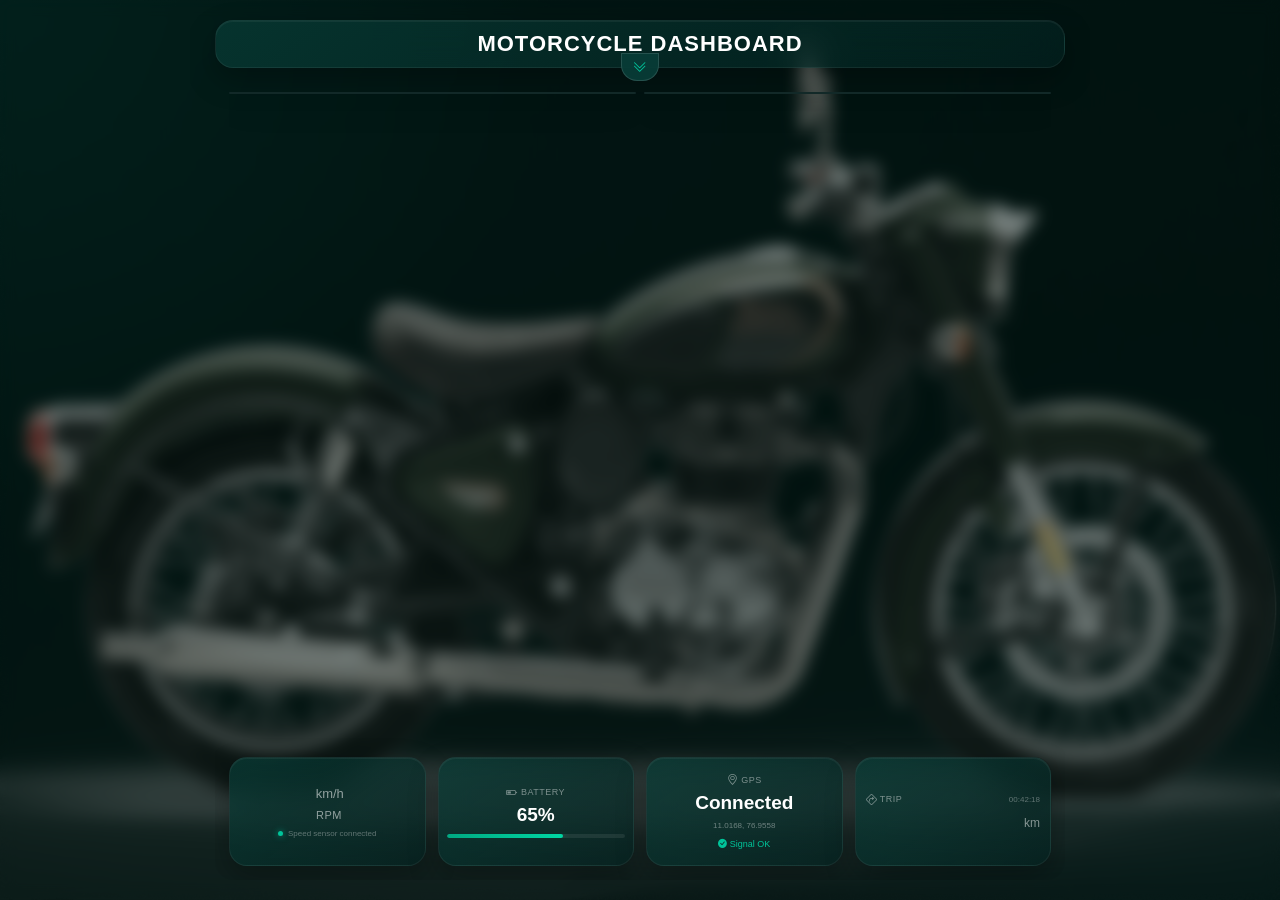
==== commit c6b5b957: "them and responsive design integrated" ====
--- a/frontend/index.html
+++ b/frontend/index.html
@@ -22,15 +22,30 @@
         font-family:Inter,-apple-system,BlinkMacSystemFont,"Segoe UI",sans-serif;
         color:#ffffff;
         min-height:100vh;
-        background:radial-gradient( circle at top left,rgba(0,190,155,0.12),transparent 35% ),radial-gradient( circle at bottom right,rgba(0,130,120,0.10),transparent 40% ),linear-gradient( 145deg,#031b1a,#02110f 55%,#010b0c );
+        background:url("assets/royal-enfield-classic-350.png") center/cover no-repeat fixed,radial-gradient( circle at top left,rgba(0,190,155,0.12),transparent 35% ),radial-gradient( circle at bottom right,rgba(0,130,120,0.10),transparent 40% ),linear-gradient( 145deg,#031b1a,#02110f 55%,#010b0c );
         overflow-x:hidden
       }
+      body::before {
+        content:"";
+        position:fixed;
+        inset:0;
+        z-index:0;
+        background:rgba(2,20,18,0.55);
+        backdrop-filter:blur(8px);
+        -webkit-backdrop-filter:blur(8px);
+        pointer-events:none
+      }
       .dashboard {
+        position:relative;
+        z-index:1;
         width:100%;
         max-width:900px;
-        min-height:100vh;
+        height:100vh;
         margin:auto;
-        padding:20px 16px 30px
+        padding:12px 16px;
+        display:flex;
+        flex-direction:column;
+        overflow:hidden
       }
       .glass-card {
         background:linear-gradient( 145deg,rgba(8,61,55,0.72),rgba(3,35,33,0.62) );
@@ -40,18 +55,282 @@
         box-shadow:0 12px 30px rgba(0,0,0,0.28),inset 0 1px 0 rgba(255,255,255,0.05)
       }
       .dashboard-title {
+        position:relative;
         text-align:center;
-        margin-bottom:15px;
-        padding:15px;
-        border-radius:22px
+        margin-bottom:10px;
+        padding:10px 15px;
+        border-radius:18px;
+        flex-shrink:0
       }
       .dashboard-title h1 {
         margin:0;
-        font-size:21px;
+        font-size:18px;
         font-weight:600;
         letter-spacing:1px;
         text-transform:uppercase
       }
+      .dashboard-toggle {
+        position:absolute;
+        bottom:-14px;
+        left:50%;
+        transform:translateX(-50%);
+        width:38px;
+        height:28px;
+        padding:0;
+        border:1px solid rgba(255,255,255,0.12);
+        border-radius:0 0 16px 16px;
+        display:flex;
+        align-items:center;
+        justify-content:center;
+        color:#00c49a;
+        background:rgba(8,61,55,0.95);
+        cursor:pointer;
+        z-index:5;
+        transition:color 0.25s ease,background 0.25s ease,border-color 0.25s ease
+      }
+      .dashboard-toggle i {
+        font-size:14px;
+        transition:transform 0.25s ease
+      }
+      .dashboard-toggle:hover {
+        color:#00d6a3;
+        background:rgba(0,180,150,0.25);
+        border-color:rgba(0,214,163,0.40)
+      }
+      .dashboard-toggle.open i {
+        transform:rotate(180deg)
+      }
+      .nav-panel {
+        display:none;
+        margin-bottom:15px;
+        padding:14px;
+        border-radius:18px
+      }
+      .nav-panel.open {
+        display:block
+      }
+      .nav-grid {
+        display:grid;
+        grid-template-columns:repeat(5,1fr);
+        gap:10px
+      }
+      .nav-item {
+        display:flex;
+        flex-direction:column;
+        align-items:center;
+        justify-content:center;
+        gap:6px;
+        padding:14px 8px;
+        border-radius:16px;
+        color:#ffffff;
+        text-decoration:none;
+        background:rgba(0,180,150,0.08);
+        border:1px solid rgba(255,255,255,0.06);
+        transition:background 0.2s ease,border-color 0.2s ease,transform 0.2s ease
+      }
+      .nav-item:hover {
+        background:rgba(0,196,154,0.18);
+        border-color:rgba(0,214,163,0.40);
+        transform:translateY(-2px);
+        color:#ffffff
+      }
+      .nav-item i {
+        font-size:22px;
+        color:#00c49a
+      }
+      .nav-item span {
+        font-size:10px;
+        text-transform:uppercase;
+        letter-spacing:0.5px;
+        color:rgba(255,255,255,0.65)
+      }
+      .view-section {
+        display:none;
+        flex:1;
+        min-height:0;
+        margin-bottom:0;
+        padding:14px;
+        border-radius:18px;
+        overflow:hidden
+      }
+      .view-section.active {
+        display:flex;
+        flex-direction:column
+      }
+      .view-section h2 {
+        margin:0 0 10px;
+        font-size:14px;
+        font-weight:600;
+        letter-spacing:0.8px;
+        text-transform:uppercase;
+        color:rgba(255,255,255,0.85);
+        flex-shrink:0
+      }
+      .view-placeholder {
+        display:flex;
+        flex-direction:column;
+        align-items:center;
+        justify-content:center;
+        gap:10px;
+        min-height:220px;
+        text-align:center;
+        color:rgba(255,255,255,0.35);
+        border:1px dashed rgba(255,255,255,0.10);
+        border-radius:16px;
+        background:rgba(0,0,0,0.15)
+      }
+      .view-placeholder i {
+        font-size:42px;
+        color:rgba(0,196,154,0.45)
+      }
+      .view-placeholder span {
+        font-size:12px;
+        letter-spacing:0.5px
+      }
+      .settings-intro {
+        margin:-5px 0 16px;
+        font-size:12px;
+        color:rgba(255,255,255,0.48)
+      }
+      .system-detail {
+        display:grid;
+        grid-template-columns:auto 1fr;
+        gap:4px 12px;
+        align-items:center;
+        margin-bottom:12px;
+        padding:13px 14px;
+        border-radius:14px;
+        background:rgba(0,0,0,0.16);
+        border:1px solid rgba(255,255,255,0.06)
+      }
+      .system-detail i {
+        grid-row:span 2;
+        font-size:22px;
+        color:#00c49a
+      }
+      .system-detail strong { font-size:12px; letter-spacing:.4px }
+      .system-detail span { font-size:10px; color:rgba(255,255,255,0.47) }
+      .camera-binding-list { display:grid; gap:10px }
+      .camera-binding {
+        display:grid;
+        grid-template-columns:1fr auto;
+        gap:12px;
+        align-items:center;
+        padding:13px 14px;
+        border-radius:14px;
+        cursor:pointer;
+        background:rgba(0,0,0,0.16);
+        border:1px solid rgba(255,255,255,0.06);
+        transition:border-color .2s ease,background .2s ease
+      }
+      .camera-binding:has(input:checked) {
+        background:rgba(0,196,154,0.10);
+        border-color:rgba(0,214,163,0.55)
+      }
+      .camera-binding-name { display:block; font-size:13px; font-weight:600 }
+      .camera-binding-address { display:block; margin-top:3px; font-size:10px; color:rgba(255,255,255,0.48) }
+      .camera-binding-status { display:flex; align-items:center; gap:5px; font-size:10px; color:#00c49a }
+      .camera-binding-status .status-dot { width:6px; height:6px }
+      .camera-binding input { width:16px; height:16px; accent-color:#00c49a; cursor:pointer }
+      .camera-binding-fields {
+        display:grid;
+        grid-template-columns:1fr 1.35fr;
+        gap:9px;
+        padding:0 14px 13px;
+        background:rgba(0,0,0,0.09);
+        border-radius:0 0 14px 14px
+      }
+      .camera-binding-field label { display:block; margin:9px 0 4px; font-size:9px; letter-spacing:.6px; color:rgba(255,255,255,0.46); text-transform:uppercase }
+      .camera-binding-field input {
+        width:100%; min-width:0; padding:8px 9px; color:#fff; font-size:11px;
+        background:rgba(255,255,255,0.05); border:1px solid rgba(255,255,255,0.10); border-radius:8px; outline:none
+      }
+      .camera-binding-field input:focus { border-color:rgba(0,214,163,0.65) }
+      .gallery-section {
+        display:grid;
+        gap:12px;
+        flex:1;
+        min-height:0;
+        overflow:hidden
+      }
+      .gallery-group {
+        display:grid;
+        gap:8px;
+        min-height:0;
+        flex:1
+      }
+      .gallery-group-header { display:flex; align-items:center; justify-content:space-between; padding:0 2px; flex-shrink:0 }
+      .gallery-group-title { display:flex; align-items:center; gap:6px; font-size:12px; font-weight:600; letter-spacing:.5px; text-transform:uppercase; color:rgba(255,255,255,0.75) }
+      .gallery-group-title i { color:#00c49a; font-size:14px }
+      .gallery-count { font-size:10px; color:rgba(255,255,255,0.40); font-weight:400 }
+      .gallery-grid {
+        display:grid;
+        grid-template-columns:repeat(auto-fill,minmax(140px,1fr));
+        gap:10px;
+        min-height:0;
+        overflow-y:auto;
+        padding-right:4px;
+        scrollbar-width:thin;
+        scrollbar-color:rgba(0,196,154,0.40) rgba(255,255,255,0.06)
+      }
+      .gallery-grid::-webkit-scrollbar {
+        width:6px
+      }
+      .gallery-grid::-webkit-scrollbar-track {
+        background:rgba(255,255,255,0.06);
+        border-radius:10px
+      }
+      .gallery-grid::-webkit-scrollbar-thumb {
+        background:rgba(0,196,154,0.40);
+        border-radius:10px
+      }
+      .gallery-grid::-webkit-scrollbar-thumb:hover {
+        background:rgba(0,196,154,0.60)
+      }
+      .gallery-thumbnail { position:relative; aspect-ratio:4/3; padding:0; overflow:none; border:1px solid rgba(255,255,255,0.08); border-radius:12px; background:rgba(0,0,0,0.25); cursor:pointer; transition:transform .18s ease,border-color .18s ease }
+      .gallery-thumbnail:hover { transform:translateY(-2px); border-color:rgba(0,214,163,0.45) }
+      .gallery-thumbnail img,.gallery-thumbnail video { width:100%; height:100%; object-fit:cover; display:block }
+      .gallery-thumbnail-label { position:absolute; left:0; right:0; bottom:0; padding:14px 8px 6px; font-size:9px; color:rgba(255,255,255,0.85); text-align:left; background:linear-gradient(0deg,rgba(0,0,0,0.75),rgba(0,0,0,0)) }
+      .gallery-play { position:absolute; top:50%; left:50%; transform:translate(-50%,-50%); width:34px; height:34px; border-radius:50%; display:flex; align-items:center; justify-content:center; color:#fff; background:rgba(0,0,0,0.55); font-size:16px }
+      .gallery-empty { display:flex; align-items:center; justify-content:center; min-height:90px; font-size:11px; color:rgba(255,255,255,0.35); border:1px dashed rgba(255,255,255,0.10); border-radius:12px; background:rgba(0,0,0,0.12) }
+      .gallery-overlay { position:fixed; inset:0; z-index:1050; display:none; align-items:center; justify-content:center; padding:20px; background:rgba(0,0,0,0.88) }
+      .gallery-overlay.open { display:flex }
+      .gallery-overlay-content { position:relative; width:min(100%,1200px); max-height:100%; overflow:hidden; border:1px solid rgba(255,255,255,0.15); border-radius:16px; background:#031c1b; box-shadow:0 20px 60px rgba(0,0,0,0.55) }
+      .gallery-overlay-media { display:block; width:100%; max-height:calc(100vh - 40px); object-fit:contain }
+      .gallery-overlay-title { position:absolute; top:14px; left:16px; z-index:1; font-size:12px; font-weight:600; letter-spacing:0.8px; text-transform:uppercase; text-shadow:0 1px 4px #000 }
+      .gallery-overlay-close { position:absolute; top:10px; right:10px; z-index:1 }
+      .map-container { position:relative; width:100%; flex:1; min-height:0; overflow:hidden; border-radius:16px; border:1px solid rgba(255,255,255,0.08); background:rgba(0,0,0,0.25) }
+      .live-map { width:100%; height:100%; border:0; display:block }
+      .map-location-status { position:absolute; top:10px; left:10px; z-index:5; padding:6px 12px; font-size:10px; color:rgba(255,255,255,0.85); background:rgba(0,0,0,0.65); border-radius:8px; backdrop-filter:blur(6px); pointer-events:none }
+      .theme-settings { margin-top:14px; padding:14px; border-radius:14px; background:rgba(0,0,0,0.16); border:1px solid rgba(255,255,255,0.06) }
+      .theme-settings-header { display:flex; align-items:center; justify-content:space-between; gap:10px; margin-bottom:11px }
+      .theme-settings-header strong { font-size:12px; letter-spacing:.4px }
+      .theme-settings-header span { font-size:10px; color:rgba(255,255,255,0.46) }
+      .theme-options { display:grid; grid-template-columns:repeat(6,1fr); gap:8px }
+      .theme-option { position:relative; aspect-ratio:1.35; padding:0; overflow:hidden; border:2px solid transparent; border-radius:8px; cursor:pointer; background:var(--swatch); transition:transform .18s ease,border-color .18s ease }
+      .theme-option:hover { transform:translateY(-2px) }
+      .theme-option.active { border-color:#fff; box-shadow:0 0 0 2px rgba(0,196,154,.6) }
+      .theme-option[data-theme="emerald"] { --swatch:linear-gradient(135deg,#062b28,#00c49a) }
+      .theme-option[data-theme="ocean"] { --swatch:linear-gradient(135deg,#092844,#19a7e8) }
+      .theme-option[data-theme="violet"] { --swatch:linear-gradient(135deg,#2a1648,#9b6bff) }
+      .theme-option[data-theme="sunset"] { --swatch:linear-gradient(135deg,#4a1d13,#ff8b3d) }
+      .theme-option[data-theme="rose"] { --swatch:linear-gradient(135deg,#42172b,#ef5c9b) }
+      .theme-option[data-theme="slate"] { --swatch:linear-gradient(135deg,#1b2635,#9eafc4) }
+      body[data-theme="ocean"] { background:radial-gradient(circle at top left,rgba(25,167,232,.2),transparent 38%),linear-gradient(145deg,#041d31,#06101c 58%,#01080e) }
+      body[data-theme="violet"] { background:radial-gradient(circle at top left,rgba(155,107,255,.2),transparent 38%),linear-gradient(145deg,#1b0d31,#10091d 58%,#09030e) }
+      body[data-theme="sunset"] { background:radial-gradient(circle at top left,rgba(255,139,61,.19),transparent 38%),linear-gradient(145deg,#321207,#1d0c08 58%,#100504) }
+      body[data-theme="rose"] { background:radial-gradient(circle at top left,rgba(239,92,155,.2),transparent 38%),linear-gradient(145deg,#310d23,#1d0714 58%,#11030a) }
+      body[data-theme="slate"] { background:radial-gradient(circle at top left,rgba(158,175,196,.16),transparent 38%),linear-gradient(145deg,#172431,#0d141d 58%,#06090d) }
+      body[data-theme="ocean"] .glass-card,body[data-theme="violet"] .glass-card,body[data-theme="sunset"] .glass-card,body[data-theme="rose"] .glass-card,body[data-theme="slate"] .glass-card { background:linear-gradient(145deg,rgba(21,39,57,.78),rgba(7,17,28,.7)) }
+      body[data-theme="violet"] .glass-card { background:linear-gradient(145deg,rgba(48,27,77,.78),rgba(20,10,37,.7)) }
+      body[data-theme="sunset"] .glass-card { background:linear-gradient(145deg,rgba(78,35,19,.78),rgba(35,14,8,.7)) }
+      body[data-theme="rose"] .glass-card { background:linear-gradient(145deg,rgba(76,25,51,.78),rgba(35,9,24,.7)) }
+      body[data-theme="slate"] .glass-card { background:linear-gradient(145deg,rgba(39,55,71,.78),rgba(16,24,34,.7)) }
+      body[data-theme="ocean"] .nav-item i,body[data-theme="ocean"] .system-detail i { color:#19a7e8 }
+      body[data-theme="violet"] .nav-item i,body[data-theme="violet"] .system-detail i { color:#a579ff }
+      body[data-theme="sunset"] .nav-item i,body[data-theme="sunset"] .system-detail i { color:#ff9b52 }
+      body[data-theme="rose"] .nav-item i,body[data-theme="rose"] .system-detail i { color:#f477ad }
+      body[data-theme="slate"] .nav-item i,body[data-theme="slate"] .system-detail i { color:#b7c7d9 }
       .subtitle {
         margin-top:5px;
         font-size:10px;
@@ -59,12 +338,16 @@
         color:rgba(255,255,255,0.40)
       }
       .camera-section {
-        margin-bottom:15px
+        flex:1;
+        min-height:0;
+        margin-bottom:10px;
+        overflow:hidden
       }
       .camera-card {
         position:relative;
         width:100%;
-        height:220px;
+        height:100%;
+        min-height:0;
         overflow:hidden;
         border-radius:20px;
         background:#031c1b;
@@ -84,6 +367,16 @@
         display:block;
         object-fit:cover;
         background:linear-gradient( 145deg,#062a27,#031615 )
+      }
+      .camera-placeholder-image {
+        position:absolute;
+        top:0;
+        left:0;
+        width:100%;
+        height:100%;
+        object-fit:cover;
+        display:block;
+        pointer-events:none
       }
       .camera-header {
         position:absolute;
@@ -275,34 +568,43 @@
           box-shadow:0 0 0 rgba(255,50,50,0)
         }
       }
+      .data-row {
+        display:grid;
+        grid-template-columns:repeat(4,1fr);
+        gap:10px;
+        flex-shrink:0
+      }
       .speed-section {
+        display:flex;
+        flex-direction:column;
+        align-items:center;
+        justify-content:center;
+        gap:4px;
         text-align:center;
-        margin-bottom:15px;
-        padding:30px 15px 25px;
-        border-radius:26px
+        padding:14px 10px;
+        border-radius:18px
       }
       .speed-value {
         display:flex;
         align-items:baseline;
         justify-content:center;
-        gap:8px
+        gap:5px
       }
       .speed-number {
-        font-size:90px;
+        font-size:42px;
         font-weight:700;
-        line-height:0.9;
-        letter-spacing:-4px;
-        text-shadow:0 5px 25px rgba(0,0,0,0.45)
+        line-height:1;
+        letter-spacing:-2px;
+        text-shadow:0 4px 18px rgba(0,0,0,0.45)
       }
       .speed-unit {
-        font-size:20px;
+        font-size:13px;
         font-weight:500;
         color:rgba(255,255,255,0.55)
       }
       .rpm {
-        margin-top:15px;
-        font-size:16px;
-        letter-spacing:1px;
+        font-size:11px;
+        letter-spacing:0.5px;
         color:rgba(255,255,255,0.55)
       }
       .rpm-value {
@@ -310,61 +612,54 @@
         font-weight:600
       }
       .speed-status {
-        margin-top:15px;
-        display:flex;
-        align-items:center;
-        justify-content:center;
-        gap:6px;
-        font-size:9px;
+        display:flex;
+        align-items:center;
+        gap:5px;
+        font-size:8px;
         color:rgba(255,255,255,0.35)
       }
       .status-dot {
-        width:6px;
-        height:6px;
+        width:5px;
+        height:5px;
         border-radius:50%;
         background:#00c49a;
-        box-shadow:0 0 7px rgba(0,196,154,0.7)
+        box-shadow:0 0 6px rgba(0,196,154,0.7)
       }
       .info-card {
-        min-height:105px;
-        padding:16px;
-        border-radius:20px;
-        display:flex;
-        align-items:center;
-        gap:13px
-      }
-      .info-icon {
-        width:44px;
-        height:44px;
-        flex-shrink:0;
-        display:flex;
+        display:flex;
+        flex-direction:column;
         align-items:center;
         justify-content:center;
-        border-radius:50%;
-        font-size:20px;
-        color:#00c49a;
-        background:rgba(0,180,150,0.13)
+        gap:4px;
+        text-align:center;
+        padding:14px 8px;
+        border-radius:18px
       }
       .info-label {
-        font-size:11px;
+        display:flex;
+        align-items:center;
+        font-size:9px;
         color:rgba(255,255,255,0.45);
         text-transform:uppercase;
         letter-spacing:0.5px
       }
+      .info-label i {
+        font-size:11px
+      }
       .info-value {
-        margin-top:4px;
-        font-size:18px;
-        font-weight:600
+        font-size:17px;
+        font-weight:600;
+        line-height:1.1
       }
       .info-status {
-        margin-top:3px;
-        font-size:10px;
+        margin-top:2px;
+        font-size:9px;
         color:#00c49a
       }
       .battery-progress {
         width:100%;
-        height:5px;
-        margin-top:8px;
+        height:4px;
+        margin-top:4px;
         overflow:hidden;
         border-radius:10px;
         background:rgba(255,255,255,0.08)
@@ -377,118 +672,295 @@
         box-shadow:0 0 8px rgba(0,214,163,0.4)
       }
       .gps-coordinates {
-        margin-top:3px;
-        font-size:10px;
+        margin-top:2px;
+        font-size:8px;
         color:rgba(255,255,255,0.40)
       }
       .trip-card {
-        margin-top:10px;
-        padding:18px;
-        border-radius:22px
+        display:flex;
+        flex-direction:column;
+        justify-content:center;
+        padding:14px 10px;
+        border-radius:18px
       }
       .trip-header {
         display:flex;
         align-items:center;
         justify-content:space-between;
-        margin-bottom:8px
+        gap:6px;
+        margin-bottom:6px
       }
       .trip-title {
-        font-size:11px;
+        display:flex;
+        align-items:center;
+        font-size:9px;
         text-transform:uppercase;
-        letter-spacing:0.6px;
+        letter-spacing:0.5px;
         color:rgba(255,255,255,0.45)
       }
+      .trip-title i {
+        font-size:11px
+      }
       .trip-time {
-        font-size:10px;
+        font-size:8px;
         color:rgba(255,255,255,0.35)
       }
       .trip-content {
         display:flex;
         align-items:center;
-        justify-content:space-between
+        justify-content:space-between;
+        gap:6px
       }
       .trip-distance {
         font-size:30px;
-        font-weight:700
+        font-weight:700;
+        line-height:1
       }
       .trip-unit {
-        margin-left:5px;
-        font-size:14px;
+        margin-left:3px;
+        font-size:12px;
         color:rgba(255,255,255,0.50)
       }
       .trip-icon {
-        width:45px;
-        height:45px;
+        width:34px;
+        height:34px;
         border-radius:50%;
         display:flex;
         align-items:center;
         justify-content:center;
         color:#00c49a;
         background:rgba(0,180,150,0.13);
-        font-size:20px
+        font-size:16px
       }
       @media (min-width:768px) {
         .dashboard {
-          padding:30px 25px 40px
+          padding:20px 25px
         }
         .dashboard-title h1 {
-          font-size:25px
+          font-size:22px
+        }
+        .data-row {
+          gap:12px
+        }
+        .speed-number {
+          font-size:46px
+        }
+        .info-value {
+          font-size:19px
+        }
+        .trip-distance {
+          font-size:32px
+        }
+      }
+      @media (max-width:640px) {
+        .data-row {
+          grid-template-columns:repeat(2,1fr)
+        }
+        .view-section {
+          padding:10px
+        }
+        .camera-section {
+          margin-bottom:8px
+        }
+        .speed-section,.info-card,.trip-card {
+          padding:10px 6px
+        }
+        .speed-number {
+          font-size:30px
+        }
+        .info-value {
+          font-size:14px
+        }
+        .trip-distance {
+          font-size:22px
+        }
+        .trip-history-item {
+          padding:10px 12px
+        }
+        .trip-history-name {
+          font-size:12px
+        }
+        .trip-history-km {
+          font-size:16px
+        }
+        .gallery-grid {
+          grid-template-columns:repeat(auto-fill,minmax(100px,1fr))
+        }
+      }
+      /* Bootstrap stacks the two camera columns below md.  Do not let each
+         stacked card inherit the full height of the fixed dashboard panel. */
+      @media (max-width:767.98px) {
+        #view-home {
+          overflow-y:auto;
+          scrollbar-width:thin;
+          scrollbar-color:rgba(0,196,154,0.40) transparent
+        }
+        .camera-section {
+          flex:none;
+          min-height:auto;
+          overflow:visible
         }
         .camera-card {
-          height:270px
-        }
-        .speed-number {
-          font-size:110px
-        }
-        .info-card {
-          min-height:120px;
-          padding:20px
-        }
+          height:auto;
+          aspect-ratio:16 / 9
+        }
+      }
+      .trip-history-list {
+        display:grid;
+        gap:10px;
+        flex:1;
+        min-height:0;
+        overflow-y:auto;
+        padding-right:4px;
+        scrollbar-width:thin;
+        scrollbar-color:rgba(0,196,154,0.40) rgba(255,255,255,0.06)
+      }
+      .trip-history-list::-webkit-scrollbar {
+        width:6px
+      }
+      .trip-history-list::-webkit-scrollbar-track {
+        background:rgba(255,255,255,0.06);
+        border-radius:10px
+      }
+      .trip-history-list::-webkit-scrollbar-thumb {
+        background:rgba(0,196,154,0.40);
+        border-radius:10px
+      }
+      .trip-history-list::-webkit-scrollbar-thumb:hover {
+        background:rgba(0,196,154,0.60)
+      }
+      .trip-history-item {
+        display:grid;
+        grid-template-columns:1fr auto;
+        gap:4px 12px;
+        align-items:center;
+        padding:14px 16px;
+        border-radius:14px;
+        background:rgba(0,0,0,0.16);
+        border:1px solid rgba(255,255,255,0.06);
+        transition:border-color .2s ease,background .2s ease
+      }
+      .trip-history-item:hover {
+        border-color:rgba(0,214,163,0.30);
+        background:rgba(0,196,154,0.06)
+      }
+      .trip-history-name {
+        grid-column:1;
+        grid-row:1;
+        font-size:13px;
+        font-weight:600;
+        color:rgba(255,255,255,0.90)
+      }
+      .trip-history-km {
+        grid-column:2;
+        grid-row:1 / span 2;
+        font-size:18px;
+        font-weight:700;
+        text-align:right;
+        color:#00c49a;
+        white-space:nowrap
+      }
+      .trip-history-km small {
+        font-size:10px;
+        font-weight:400;
+        color:rgba(255,255,255,0.45)
+      }
+      .trip-history-date {
+        grid-column:1;
+        grid-row:2;
+        font-size:10px;
+        color:rgba(255,255,255,0.48)
+      }
+      .trip-history-empty {
+        display:flex;
+        align-items:center;
+        justify-content:center;
+        min-height:100px;
+        font-size:11px;
+        color:rgba(255,255,255,0.35);
+        border:1px dashed rgba(255,255,255,0.10);
+        border-radius:12px;
+        background:rgba(0,0,0,0.12)
       }
       @media (max-width:500px) {
         .dashboard {
-          padding:12px 10px 25px
+          padding:8px 10px
         }
         .dashboard-title {
-          padding:12px;
-          margin-bottom:10px
+          padding:8px 12px;
+          margin-bottom:8px
         }
         .dashboard-title h1 {
-          font-size:17px
+          font-size:15px
+        }
+        .nav-grid {
+          grid-template-columns:repeat(2,1fr)
+        }
+        .nav-item {
+          padding:10px 8px
+        }
+        .nav-item i {
+          font-size:18px
         }
         .camera-card {
-          height:145px;
-          border-radius:17px
-        }
-        .speed-section {
-          padding:28px 15px 25px
+          border-radius:14px
+        }
+        .data-row {
+          gap:6px
+        }
+        .speed-section,.info-card,.trip-card {
+          padding:8px 6px;
+          border-radius:12px
         }
         .speed-number {
-          font-size:67px;
-          letter-spacing:-3px
+          font-size:26px;
+          letter-spacing:-1px
         }
         .speed-unit {
-          font-size:16px
-        }
-        .info-card {
-          min-height:95px;
-          padding:13px;
-          border-radius:18px
-        }
-        .info-icon {
-          width:38px;
-          height:38px;
-          font-size:17px
+          font-size:10px
         }
         .info-value {
-          font-size:16px
+          font-size:13px
+        }
+        .trip-distance {
+          font-size:20px
         }
         .camera-button {
-          width:28px;
-          height:28px
+          width:26px;
+          height:26px
         }
         .camera-button i {
-          font-size:12px
+          font-size:11px
+        }
+        .view-section {
+          padding:8px;
+          border-radius:14px
+        }
+        .view-section h2 {
+          font-size:12px;
+          margin-bottom:8px
+        }
+        .trip-history-item {
+          padding:8px 10px
+        }
+        .trip-history-name {
+          font-size:11px
+        }
+        .trip-history-km {
+          font-size:14px
+        }
+        .trip-history-date {
+          font-size:9px
+        }
+        .gallery-grid {
+          grid-template-columns:repeat(auto-fill,minmax(90px,1fr));
+          gap:6px
+        }
+        .gallery-thumbnail {
+          border-radius:8px
+        }
+        .map-container {
+          border-radius:12px
         }
       }
     </style>
@@ -497,10 +969,38 @@
     <main class="dashboard">
       <header class="dashboard-title glass-card">
         <h1> Motorcycle Dashboard </h1>
+        <button type="button" class="dashboard-toggle" id="dashboard-toggle" title="Toggle navigation menu" aria-label="Toggle navigation menu" aria-expanded="false">
+          <i class="bi bi-chevron-double-down"> </i>
+        </button>
       </header>
-      <section class="camera-section" id="camera-panel">
+      <section class="nav-panel glass-card" id="nav-panel">
+        <div class="nav-grid">
+          <a class="nav-item" href="#" id="nav-home" data-view="view-home">
+            <i class="bi bi-house-door"> </i>
+            <span> Home </span>
+          </a>
+          <a class="nav-item" href="#" id="nav-gallery" data-view="view-gallery">
+            <i class="bi bi-images"> </i>
+            <span> Gallery </span>
+          </a>
+          <a class="nav-item" href="#" id="nav-map" data-view="view-map">
+            <i class="bi bi-map"> </i>
+            <span> Google Map </span>
+          </a>
+          <a class="nav-item" href="#" id="nav-trip-history" data-view="view-trip-history">
+            <i class="bi bi-clock-history"> </i>
+            <span> Trip History </span>
+          </a>
+          <a class="nav-item" href="#" id="nav-settings" data-view="view-settings">
+            <i class="bi bi-gear"> </i>
+            <span> Settings </span>
+          </a>
+        </div>
+      </section>
+      <section class="view-section active" id="view-home">
+        <section class="camera-section" id="camera-panel">
         <div class="row g-2">
-          <div class="col-6">
+          <div class="col-12 col-md-6">
             <div class="camera-card" id="camera-1">
               <div class="camera-header">
                 <div>
@@ -512,6 +1012,7 @@
                 </div>
               </div>
               <img class="camera-stream" id="camera-1-stream" src="" alt="Camera 1 stream" hidden />
+              <img class="camera-placeholder-image" id="camera-1-placeholder" src="assets/images/no-streaming.svg" alt="No streaming" />
               <div class="camera-footer">
                 <span class="camera-footer-label"></span>
                 <div class="camera-controls">
@@ -528,7 +1029,7 @@
               </div>
             </div>
           </div>
-          <div class="col-6">
+          <div class="col-12 col-md-6">
             <div class="camera-card" id="camera-2">
               <div class="camera-header">
                 <div>
@@ -540,6 +1041,7 @@
                 </div>
               </div>
               <img class="camera-stream" id="camera-2-stream" src="" alt="Camera 2 stream" hidden />
+              <img class="camera-placeholder-image" id="camera-2-placeholder" src="assets/images/no-streaming.svg" alt="No streaming" />
               <div class="camera-footer">
                 <span class="camera-footer-label"></span>
                 <div class="camera-controls">
@@ -557,91 +1059,149 @@
             </div>
           </div>
         </div>
+        </section>
+        <section class="data-row">
+        <div class="speed-section glass-card">
+          <div class="speed-value">
+            <span id="speed-value" class="speed-number">
+            </span>
+            <span class="speed-unit">
+              km/h
+            </span>
+          </div>
+          <div class="rpm">
+            <span id="rpm-value" class="rpm-value">
+            </span>
+            &nbsp;RPM
+          </div>
+          <div class="speed-status">
+            <span class="status-dot">
+            </span>
+            Speed sensor connected
+          </div>
+        </div>
+        <div class="info-card glass-card">
+          <div class="info-label">
+            <i class="bi bi-battery-half">
+            </i>
+            &nbsp;Battery
+          </div>
+          <div id="fuel-value" class="info-value">
+            65%
+          </div>
+          <div class="battery-progress">
+            <div id="batteryLevel" class="battery-level">
+            </div>
+          </div>
+        </div>
+        <div class="info-card glass-card">
+          <div class="info-label">
+            <i class="bi bi-geo-alt">
+            </i>
+            &nbsp;GPS
+          </div>
+          <div id="gps-value" class="info-value">
+            Connected
+          </div>
+          <div id="gpsCoordinates" class="gps-coordinates">
+            11.0168, 76.9558
+          </div>
+          <div class="info-status">
+            <i class="bi bi-check-circle-fill">
+            </i>
+            Signal OK
+          </div>
+        </div>
+        <div class="trip-card glass-card">
+          <div class="trip-header">
+            <span class="trip-title">
+              <i class="bi bi-sign-turn-right">
+              </i>
+              &nbsp;Trip
+            </span>
+            <span id="tripTime" class="trip-time">
+              00:42:18
+            </span>
+          </div>
+          <div class="trip-content">
+            <span id="trip-value" class="trip-distance">
+            </span>
+            <span class="trip-unit">
+              km
+            </span>
+          </div>
+        </div>
+        </section>
       </section>
-      <section class="speed-section glass-card">
-        <div class="speed-value">
-          <span id="speed-value" class="speed-number">
-          </span>
-          <span class="speed-unit">
-            km/h
-          </span>
-        </div>
-        <div class="rpm">
-          <span id="rpm-value" class="rpm-value">
-          </span>
-          &nbsp;RPM
-        </div>
-        <div class="speed-status">
-          <span class="status-dot">
-          </span>
-          SPEED SENSOR CONNECTED
+      <section class="view-section" id="view-gallery">
+        <h2> Gallery </h2>
+        <div class="gallery-section">
+          <div class="gallery-group">
+            <div class="gallery-group-header">
+              <span class="gallery-group-title"><i class="bi bi-camera"></i> Images <span id="gallery-images-count" class="gallery-count">(0)</span></span>
+            </div>
+            <div class="gallery-grid" id="gallery-images"></div>
+          </div>
+          <div class="gallery-group">
+            <div class="gallery-group-header">
+              <span class="gallery-group-title"><i class="bi bi-camera-video"></i> Videos <span id="gallery-videos-count" class="gallery-count">(0)</span></span>
+            </div>
+            <div class="gallery-grid" id="gallery-videos"></div>
+          </div>
         </div>
       </section>
-      <section>
-        <div class="row g-2">
-          <div class="col-6">
-            <div class="info-card glass-card">
-              <div class="info-icon">
-                <i class="bi bi-battery-half">
-                </i>
-              </div>
-              <div class="flex-grow-1">
-                <div class="info-label">
-                  Battery
-                </div>
-                <div id="fuel-value" class="info-value">
-                  65%
-                </div>
-                <div class="battery-progress">
-                  <div id="batteryLevel" class="battery-level">
-                  </div>
-                </div>
-              </div>
-            </div>
-          </div>
-          <div class="col-6">
-            <div class="info-card glass-card">
-              <div class="info-icon">
-                <i class="bi bi-geo-alt">
-                </i>
-              </div>
-              <div>
-                <div class="info-label">
-                  GPS
-                </div>
-                <div id="gps-value" class="info-value">
-                  Connected
-                </div>
-                <div id="gpsCoordinates" class="gps-coordinates">
-                  11.0168, 76.9558
-                </div>
-                <div class="info-status">
-                  <i class="bi bi-check-circle-fill">
-                  </i>
-                  Signal OK
-                </div>
-              </div>
-            </div>
-          </div>
+      <section class="view-section" id="view-map">
+        <h2> Google Map </h2>
+        <div class="map-container">
+          <div id="map-location-status" class="map-location-status">Waiting for GPS signal…</div>
+          <iframe id="live-map" class="live-map" src="" title="Live location map" loading="lazy" allowfullscreen></iframe>
         </div>
       </section>
-      <section class="trip-card glass-card">
-        <div class="trip-header">
-          <span class="trip-title">
-            Current Trip
-          </span>
-          <span id="tripTime" class="trip-time">
-            00:42:18
-          </span>
+      <section class="view-section" id="view-trip-history">
+        <h2> Trip History </h2>
+        <div class="trip-history-list" id="trip-history-list">
         </div>
-        <div class="trip-content">
+      </section>
+      <section class="view-section" id="view-settings">
+        <h2> Settings </h2>
+        <p class="settings-intro">Bind and manage the cameras available to this dashboard.</p>
+        <div class="system-detail">
+          <i class="bi bi-cpu"> </i>
+          <strong>Current system</strong>
+          <span id="system-address">Dashboard host: detecting…</span>
+        </div>
+        <div class="camera-binding-list" role="radiogroup" aria-label="Selected camera">
           <div>
-            <span id="trip-value" class="trip-distance">
-            </span>
-          </div>
-          <div class="trip-icon">
-            <i class="bi bi-sign-turn-right">
-            </i>
+            <label class="camera-binding" for="settings-camera-1">
+              <span>
+                <span class="camera-binding-name" id="settings-camera-1-name">Camera 1</span>
+                <span class="camera-binding-address" id="settings-camera-1-address">Stream IP: —</span>
+                <span class="camera-binding-status" id="settings-camera-1-status"><span class="status-dot"></span>Checking status</span>
+              </span>
+            </label>
+          </div>
+          <div>
+            <label class="camera-binding" for="settings-camera-2">
+              <span>
+                <span class="camera-binding-name" id="settings-camera-2-name">Camera 2</span>
+                <span class="camera-binding-address" id="settings-camera-2-address">Stream IP: —</span>
+                <span class="camera-binding-status" id="settings-camera-2-status"><span class="status-dot"></span>Checking status</span>
+              </span>
+            </label>
+          </div>
+        </div>
+        <div class="theme-settings" aria-labelledby="theme-settings-title">
+          <div class="theme-settings-header">
+            <strong id="theme-settings-title">Theme</strong>
+            <span id="active-theme-label">Emerald</span>
+          </div>
+          <div class="theme-options" role="radiogroup" aria-label="Application theme">
+            <button type="button" class="theme-option active" data-theme="emerald" role="radio" aria-checked="true" aria-label="Emerald theme"></button>
+            <button type="button" class="theme-option" data-theme="ocean" role="radio" aria-checked="false" aria-label="Ocean theme"></button>
+            <button type="button" class="theme-option" data-theme="violet" role="radio" aria-checked="false" aria-label="Violet theme"></button>
+            <button type="button" class="theme-option" data-theme="sunset" role="radio" aria-checked="false" aria-label="Sunset theme"></button>
+            <button type="button" class="theme-option" data-theme="rose" role="radio" aria-checked="false" aria-label="Rose theme"></button>
+            <button type="button" class="theme-option" data-theme="slate" role="radio" aria-checked="false" aria-label="Slate theme"></button>
           </div>
         </div>
       </section>
@@ -655,6 +1215,15 @@
         <img class="camera-overlay-stream" id="camera-overlay-stream" src="" alt="Fullscreen camera stream">
       </div>
     </div>
+    <div class="gallery-overlay" id="gallery-overlay" role="dialog" aria-modal="true" aria-labelledby="gallery-overlay-title">
+      <div class="gallery-overlay-content">
+        <div class="gallery-overlay-title" id="gallery-overlay-title">Media</div>
+        <button type="button" class="camera-button gallery-overlay-close" id="gallery-overlay-close" title="Close media view" aria-label="Close media view">
+          <i class="bi bi-x-lg"> </i>
+        </button>
+        <div id="gallery-overlay-content"></div>
+      </div>
+    </div>
   </body>
   <script src="js/websocket.js">
   </script>
@@ -664,6 +1233,39 @@
   </script>
   <script src="js/camera.js">
   </script>
+  <script src="js/gallery.js">
+  </script>
   <script src="js/app.js">
   </script>
+  <script>
+    document.addEventListener("DOMContentLoaded", () => {
+      const toggle = document.getElementById("dashboard-toggle");
+      const panel = document.getElementById("nav-panel");
+      if (!toggle || !panel) {
+        return;
+      }
+
+      toggle.addEventListener("click", () => {
+        const isOpen = panel.classList.toggle("open");
+        toggle.classList.toggle("open", isOpen);
+        toggle.setAttribute("aria-expanded", String(isOpen));
+      });
+
+      const navItems = document.querySelectorAll(".nav-item[data-view]");
+      const viewSections = document.querySelectorAll(".view-section");
+
+      navItems.forEach((item) => {
+        item.addEventListener("click", (event) => {
+          event.preventDefault();
+          const targetId = item.dataset.view;
+          viewSections.forEach((section) => {
+            section.classList.toggle("active", section.id === targetId);
+          });
+          panel.classList.remove("open");
+          toggle.classList.remove("open");
+          toggle.setAttribute("aria-expanded", "false");
+        });
+      });
+    });
+  </script>
 </html>
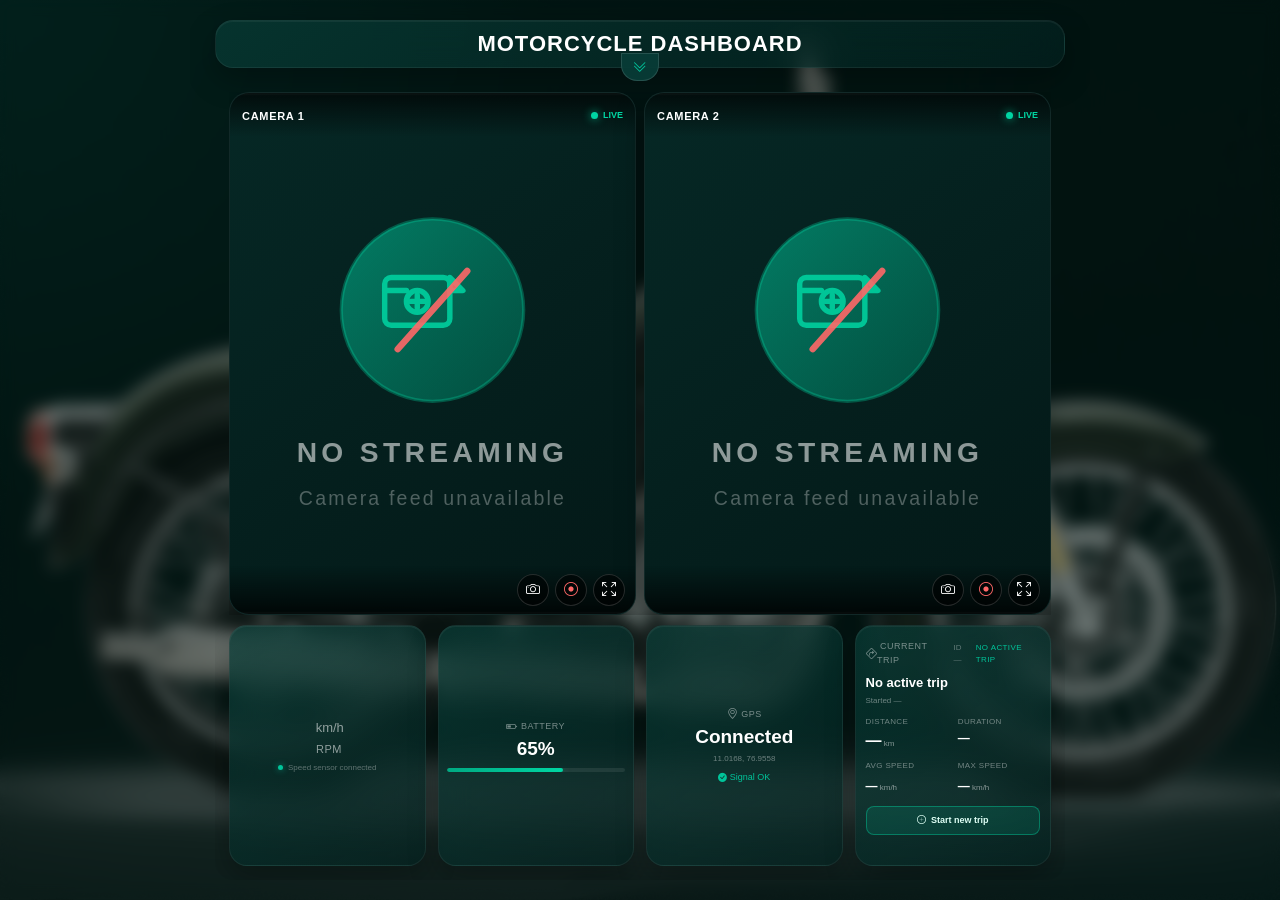
==== commit ed149336: "camera design related fix done" ====
--- a/frontend/index.html
+++ b/frontend/index.html
@@ -6,964 +6,10 @@
     <title>
       Motorcycle Dashboard
     </title>
+    <link rel="icon" type="image/svg+xml" href="favicon.svg">
     <link href="https://cdn.jsdelivr.net/npm/bootstrap@5.3.3/dist/css/bootstrap.min.css" rel="stylesheet">
     <link rel="stylesheet" href="https://cdn.jsdelivr.net/npm/bootstrap-icons@1.11.3/font/bootstrap-icons.min.css">
-    <style>
-      * {
-        box-sizing:border-box
-      }
-      html,body {
-        margin:0;
-        padding:0;
-        width:100%;
-        min-height:100%
-      }
-      body {
-        font-family:Inter,-apple-system,BlinkMacSystemFont,"Segoe UI",sans-serif;
-        color:#ffffff;
-        min-height:100vh;
-        background:url("assets/royal-enfield-classic-350.png") center/cover no-repeat fixed,radial-gradient( circle at top left,rgba(0,190,155,0.12),transparent 35% ),radial-gradient( circle at bottom right,rgba(0,130,120,0.10),transparent 40% ),linear-gradient( 145deg,#031b1a,#02110f 55%,#010b0c );
-        overflow-x:hidden
-      }
-      body::before {
-        content:"";
-        position:fixed;
-        inset:0;
-        z-index:0;
-        background:rgba(2,20,18,0.55);
-        backdrop-filter:blur(8px);
-        -webkit-backdrop-filter:blur(8px);
-        pointer-events:none
-      }
-      .dashboard {
-        position:relative;
-        z-index:1;
-        width:100%;
-        max-width:900px;
-        height:100vh;
-        margin:auto;
-        padding:12px 16px;
-        display:flex;
-        flex-direction:column;
-        overflow:hidden
-      }
-      .glass-card {
-        background:linear-gradient( 145deg,rgba(8,61,55,0.72),rgba(3,35,33,0.62) );
-        border:1px solid rgba(255,255,255,0.06);
-        backdrop-filter:blur(15px);
-        -webkit-backdrop-filter:blur(15px);
-        box-shadow:0 12px 30px rgba(0,0,0,0.28),inset 0 1px 0 rgba(255,255,255,0.05)
-      }
-      .dashboard-title {
-        position:relative;
-        text-align:center;
-        margin-bottom:10px;
-        padding:10px 15px;
-        border-radius:18px;
-        flex-shrink:0
-      }
-      .dashboard-title h1 {
-        margin:0;
-        font-size:18px;
-        font-weight:600;
-        letter-spacing:1px;
-        text-transform:uppercase
-      }
-      .dashboard-toggle {
-        position:absolute;
-        bottom:-14px;
-        left:50%;
-        transform:translateX(-50%);
-        width:38px;
-        height:28px;
-        padding:0;
-        border:1px solid rgba(255,255,255,0.12);
-        border-radius:0 0 16px 16px;
-        display:flex;
-        align-items:center;
-        justify-content:center;
-        color:#00c49a;
-        background:rgba(8,61,55,0.95);
-        cursor:pointer;
-        z-index:5;
-        transition:color 0.25s ease,background 0.25s ease,border-color 0.25s ease
-      }
-      .dashboard-toggle i {
-        font-size:14px;
-        transition:transform 0.25s ease
-      }
-      .dashboard-toggle:hover {
-        color:#00d6a3;
-        background:rgba(0,180,150,0.25);
-        border-color:rgba(0,214,163,0.40)
-      }
-      .dashboard-toggle.open i {
-        transform:rotate(180deg)
-      }
-      .nav-panel {
-        display:none;
-        margin-bottom:15px;
-        padding:14px;
-        border-radius:18px
-      }
-      .nav-panel.open {
-        display:block
-      }
-      .nav-grid {
-        display:grid;
-        grid-template-columns:repeat(5,1fr);
-        gap:10px
-      }
-      .nav-item {
-        display:flex;
-        flex-direction:column;
-        align-items:center;
-        justify-content:center;
-        gap:6px;
-        padding:14px 8px;
-        border-radius:16px;
-        color:#ffffff;
-        text-decoration:none;
-        background:rgba(0,180,150,0.08);
-        border:1px solid rgba(255,255,255,0.06);
-        transition:background 0.2s ease,border-color 0.2s ease,transform 0.2s ease
-      }
-      .nav-item:hover {
-        background:rgba(0,196,154,0.18);
-        border-color:rgba(0,214,163,0.40);
-        transform:translateY(-2px);
-        color:#ffffff
-      }
-      .nav-item i {
-        font-size:22px;
-        color:#00c49a
-      }
-      .nav-item span {
-        font-size:10px;
-        text-transform:uppercase;
-        letter-spacing:0.5px;
-        color:rgba(255,255,255,0.65)
-      }
-      .view-section {
-        display:none;
-        flex:1;
-        min-height:0;
-        margin-bottom:0;
-        padding:14px;
-        border-radius:18px;
-        overflow:hidden
-      }
-      .view-section.active {
-        display:flex;
-        flex-direction:column
-      }
-      .view-section h2 {
-        margin:0 0 10px;
-        font-size:14px;
-        font-weight:600;
-        letter-spacing:0.8px;
-        text-transform:uppercase;
-        color:rgba(255,255,255,0.85);
-        flex-shrink:0
-      }
-      .view-placeholder {
-        display:flex;
-        flex-direction:column;
-        align-items:center;
-        justify-content:center;
-        gap:10px;
-        min-height:220px;
-        text-align:center;
-        color:rgba(255,255,255,0.35);
-        border:1px dashed rgba(255,255,255,0.10);
-        border-radius:16px;
-        background:rgba(0,0,0,0.15)
-      }
-      .view-placeholder i {
-        font-size:42px;
-        color:rgba(0,196,154,0.45)
-      }
-      .view-placeholder span {
-        font-size:12px;
-        letter-spacing:0.5px
-      }
-      .settings-intro {
-        margin:-5px 0 16px;
-        font-size:12px;
-        color:rgba(255,255,255,0.48)
-      }
-      .system-detail {
-        display:grid;
-        grid-template-columns:auto 1fr;
-        gap:4px 12px;
-        align-items:center;
-        margin-bottom:12px;
-        padding:13px 14px;
-        border-radius:14px;
-        background:rgba(0,0,0,0.16);
-        border:1px solid rgba(255,255,255,0.06)
-      }
-      .system-detail i {
-        grid-row:span 2;
-        font-size:22px;
-        color:#00c49a
-      }
-      .system-detail strong { font-size:12px; letter-spacing:.4px }
-      .system-detail span { font-size:10px; color:rgba(255,255,255,0.47) }
-      .camera-binding-list { display:grid; gap:10px }
-      .camera-binding {
-        display:grid;
-        grid-template-columns:1fr auto;
-        gap:12px;
-        align-items:center;
-        padding:13px 14px;
-        border-radius:14px;
-        cursor:pointer;
-        background:rgba(0,0,0,0.16);
-        border:1px solid rgba(255,255,255,0.06);
-        transition:border-color .2s ease,background .2s ease
-      }
-      .camera-binding:has(input:checked) {
-        background:rgba(0,196,154,0.10);
-        border-color:rgba(0,214,163,0.55)
-      }
-      .camera-binding-name { display:block; font-size:13px; font-weight:600 }
-      .camera-binding-address { display:block; margin-top:3px; font-size:10px; color:rgba(255,255,255,0.48) }
-      .camera-binding-status { display:flex; align-items:center; gap:5px; font-size:10px; color:#00c49a }
-      .camera-binding-status .status-dot { width:6px; height:6px }
-      .camera-binding input { width:16px; height:16px; accent-color:#00c49a; cursor:pointer }
-      .camera-binding-fields {
-        display:grid;
-        grid-template-columns:1fr 1.35fr;
-        gap:9px;
-        padding:0 14px 13px;
-        background:rgba(0,0,0,0.09);
-        border-radius:0 0 14px 14px
-      }
-      .camera-binding-field label { display:block; margin:9px 0 4px; font-size:9px; letter-spacing:.6px; color:rgba(255,255,255,0.46); text-transform:uppercase }
-      .camera-binding-field input {
-        width:100%; min-width:0; padding:8px 9px; color:#fff; font-size:11px;
-        background:rgba(255,255,255,0.05); border:1px solid rgba(255,255,255,0.10); border-radius:8px; outline:none
-      }
-      .camera-binding-field input:focus { border-color:rgba(0,214,163,0.65) }
-      .gallery-section {
-        display:grid;
-        gap:12px;
-        flex:1;
-        min-height:0;
-        overflow:hidden
-      }
-      .gallery-group {
-        display:grid;
-        gap:8px;
-        min-height:0;
-        flex:1
-      }
-      .gallery-group-header { display:flex; align-items:center; justify-content:space-between; padding:0 2px; flex-shrink:0 }
-      .gallery-group-title { display:flex; align-items:center; gap:6px; font-size:12px; font-weight:600; letter-spacing:.5px; text-transform:uppercase; color:rgba(255,255,255,0.75) }
-      .gallery-group-title i { color:#00c49a; font-size:14px }
-      .gallery-count { font-size:10px; color:rgba(255,255,255,0.40); font-weight:400 }
-      .gallery-grid {
-        display:grid;
-        grid-template-columns:repeat(auto-fill,minmax(140px,1fr));
-        gap:10px;
-        min-height:0;
-        overflow-y:auto;
-        padding-right:4px;
-        scrollbar-width:thin;
-        scrollbar-color:rgba(0,196,154,0.40) rgba(255,255,255,0.06)
-      }
-      .gallery-grid::-webkit-scrollbar {
-        width:6px
-      }
-      .gallery-grid::-webkit-scrollbar-track {
-        background:rgba(255,255,255,0.06);
-        border-radius:10px
-      }
-      .gallery-grid::-webkit-scrollbar-thumb {
-        background:rgba(0,196,154,0.40);
-        border-radius:10px
-      }
-      .gallery-grid::-webkit-scrollbar-thumb:hover {
-        background:rgba(0,196,154,0.60)
-      }
-      .gallery-thumbnail { position:relative; aspect-ratio:4/3; padding:0; overflow:none; border:1px solid rgba(255,255,255,0.08); border-radius:12px; background:rgba(0,0,0,0.25); cursor:pointer; transition:transform .18s ease,border-color .18s ease }
-      .gallery-thumbnail:hover { transform:translateY(-2px); border-color:rgba(0,214,163,0.45) }
-      .gallery-thumbnail img,.gallery-thumbnail video { width:100%; height:100%; object-fit:cover; display:block }
-      .gallery-thumbnail-label { position:absolute; left:0; right:0; bottom:0; padding:14px 8px 6px; font-size:9px; color:rgba(255,255,255,0.85); text-align:left; background:linear-gradient(0deg,rgba(0,0,0,0.75),rgba(0,0,0,0)) }
-      .gallery-play { position:absolute; top:50%; left:50%; transform:translate(-50%,-50%); width:34px; height:34px; border-radius:50%; display:flex; align-items:center; justify-content:center; color:#fff; background:rgba(0,0,0,0.55); font-size:16px }
-      .gallery-empty { display:flex; align-items:center; justify-content:center; min-height:90px; font-size:11px; color:rgba(255,255,255,0.35); border:1px dashed rgba(255,255,255,0.10); border-radius:12px; background:rgba(0,0,0,0.12) }
-      .gallery-overlay { position:fixed; inset:0; z-index:1050; display:none; align-items:center; justify-content:center; padding:20px; background:rgba(0,0,0,0.88) }
-      .gallery-overlay.open { display:flex }
-      .gallery-overlay-content { position:relative; width:min(100%,1200px); max-height:100%; overflow:hidden; border:1px solid rgba(255,255,255,0.15); border-radius:16px; background:#031c1b; box-shadow:0 20px 60px rgba(0,0,0,0.55) }
-      .gallery-overlay-media { display:block; width:100%; max-height:calc(100vh - 40px); object-fit:contain }
-      .gallery-overlay-title { position:absolute; top:14px; left:16px; z-index:1; font-size:12px; font-weight:600; letter-spacing:0.8px; text-transform:uppercase; text-shadow:0 1px 4px #000 }
-      .gallery-overlay-close { position:absolute; top:10px; right:10px; z-index:1 }
-      .map-container { position:relative; width:100%; flex:1; min-height:0; overflow:hidden; border-radius:16px; border:1px solid rgba(255,255,255,0.08); background:rgba(0,0,0,0.25) }
-      .live-map { width:100%; height:100%; border:0; display:block }
-      .map-location-status { position:absolute; top:10px; left:10px; z-index:5; padding:6px 12px; font-size:10px; color:rgba(255,255,255,0.85); background:rgba(0,0,0,0.65); border-radius:8px; backdrop-filter:blur(6px); pointer-events:none }
-      .theme-settings { margin-top:14px; padding:14px; border-radius:14px; background:rgba(0,0,0,0.16); border:1px solid rgba(255,255,255,0.06) }
-      .theme-settings-header { display:flex; align-items:center; justify-content:space-between; gap:10px; margin-bottom:11px }
-      .theme-settings-header strong { font-size:12px; letter-spacing:.4px }
-      .theme-settings-header span { font-size:10px; color:rgba(255,255,255,0.46) }
-      .theme-options { display:grid; grid-template-columns:repeat(6,1fr); gap:8px }
-      .theme-option { position:relative; aspect-ratio:1.35; padding:0; overflow:hidden; border:2px solid transparent; border-radius:8px; cursor:pointer; background:var(--swatch); transition:transform .18s ease,border-color .18s ease }
-      .theme-option:hover { transform:translateY(-2px) }
-      .theme-option.active { border-color:#fff; box-shadow:0 0 0 2px rgba(0,196,154,.6) }
-      .theme-option[data-theme="emerald"] { --swatch:linear-gradient(135deg,#062b28,#00c49a) }
-      .theme-option[data-theme="ocean"] { --swatch:linear-gradient(135deg,#092844,#19a7e8) }
-      .theme-option[data-theme="violet"] { --swatch:linear-gradient(135deg,#2a1648,#9b6bff) }
-      .theme-option[data-theme="sunset"] { --swatch:linear-gradient(135deg,#4a1d13,#ff8b3d) }
-      .theme-option[data-theme="rose"] { --swatch:linear-gradient(135deg,#42172b,#ef5c9b) }
-      .theme-option[data-theme="slate"] { --swatch:linear-gradient(135deg,#1b2635,#9eafc4) }
-      body[data-theme="ocean"] { background:radial-gradient(circle at top left,rgba(25,167,232,.2),transparent 38%),linear-gradient(145deg,#041d31,#06101c 58%,#01080e) }
-      body[data-theme="violet"] { background:radial-gradient(circle at top left,rgba(155,107,255,.2),transparent 38%),linear-gradient(145deg,#1b0d31,#10091d 58%,#09030e) }
-      body[data-theme="sunset"] { background:radial-gradient(circle at top left,rgba(255,139,61,.19),transparent 38%),linear-gradient(145deg,#321207,#1d0c08 58%,#100504) }
-      body[data-theme="rose"] { background:radial-gradient(circle at top left,rgba(239,92,155,.2),transparent 38%),linear-gradient(145deg,#310d23,#1d0714 58%,#11030a) }
-      body[data-theme="slate"] { background:radial-gradient(circle at top left,rgba(158,175,196,.16),transparent 38%),linear-gradient(145deg,#172431,#0d141d 58%,#06090d) }
-      body[data-theme="ocean"] .glass-card,body[data-theme="violet"] .glass-card,body[data-theme="sunset"] .glass-card,body[data-theme="rose"] .glass-card,body[data-theme="slate"] .glass-card { background:linear-gradient(145deg,rgba(21,39,57,.78),rgba(7,17,28,.7)) }
-      body[data-theme="violet"] .glass-card { background:linear-gradient(145deg,rgba(48,27,77,.78),rgba(20,10,37,.7)) }
-      body[data-theme="sunset"] .glass-card { background:linear-gradient(145deg,rgba(78,35,19,.78),rgba(35,14,8,.7)) }
-      body[data-theme="rose"] .glass-card { background:linear-gradient(145deg,rgba(76,25,51,.78),rgba(35,9,24,.7)) }
-      body[data-theme="slate"] .glass-card { background:linear-gradient(145deg,rgba(39,55,71,.78),rgba(16,24,34,.7)) }
-      body[data-theme="ocean"] .nav-item i,body[data-theme="ocean"] .system-detail i { color:#19a7e8 }
-      body[data-theme="violet"] .nav-item i,body[data-theme="violet"] .system-detail i { color:#a579ff }
-      body[data-theme="sunset"] .nav-item i,body[data-theme="sunset"] .system-detail i { color:#ff9b52 }
-      body[data-theme="rose"] .nav-item i,body[data-theme="rose"] .system-detail i { color:#f477ad }
-      body[data-theme="slate"] .nav-item i,body[data-theme="slate"] .system-detail i { color:#b7c7d9 }
-      .subtitle {
-        margin-top:5px;
-        font-size:10px;
-        letter-spacing:1px;
-        color:rgba(255,255,255,0.40)
-      }
-      .camera-section {
-        flex:1;
-        min-height:0;
-        margin-bottom:10px;
-        overflow:hidden
-      }
-      .camera-card {
-        position:relative;
-        width:100%;
-        height:100%;
-        min-height:0;
-        overflow:hidden;
-        border-radius:20px;
-        background:#031c1b;
-        border:1px solid rgba(255,255,255,0.06);
-        box-shadow:0 12px 30px rgba(0,0,0,0.30),inset 0 1px 0 rgba(255,255,255,0.04)
-      }
-      .camera-feed {
-        width:100%;
-        height:100%;
-        display:block;
-        object-fit:cover;
-        background:linear-gradient( 145deg,#062a27,#031615 )
-      }
-      .camera-stream {
-        width:100%;
-        height:100%;
-        display:block;
-        object-fit:cover;
-        background:linear-gradient( 145deg,#062a27,#031615 )
-      }
-      .camera-placeholder-image {
-        position:absolute;
-        top:0;
-        left:0;
-        width:100%;
-        height:100%;
-        object-fit:cover;
-        display:block;
-        pointer-events:none
-      }
-      .camera-header {
-        position:absolute;
-        top:0;
-        left:0;
-        right:0;
-        z-index:10;
-        padding:10px 12px;
-        display:flex;
-        align-items:center;
-        justify-content:space-between;
-        background:linear-gradient( 180deg,rgba(0,0,0,0.70),rgba(0,0,0,0) )
-      }
-      .camera-name {
-        font-size:11px;
-        font-weight:600;
-        text-transform:uppercase;
-        letter-spacing:0.7px
-      }
-      .camera-position {
-        margin-left:5px;
-        font-size:10px;
-        color:rgba(255,255,255,0.45)
-      }
-      .camera-live {
-        display:flex;
-        align-items:center;
-        gap:5px;
-        font-size:9px;
-        font-weight:600;
-        color:#00d6a3
-      }
-      .live-dot {
-        width:7px;
-        height:7px;
-        border-radius:50%;
-        background:#00d6a3;
-        box-shadow:0 0 8px rgba(0,214,163,0.8);
-        animation:livePulse 1.5s infinite
-      }
-      @keyframes livePulse {
-        0% {
-          opacity:1
-        }
-        50% {
-          opacity:0.35
-        }
-        100% {
-          opacity:1
-        }
-      }
-      .camera-placeholder {
-        position:absolute;
-        top:50%;
-        left:50%;
-        transform:translate(-50%,-50%);
-        text-align:center;
-        color:rgba(255,255,255,0.30);
-        pointer-events:none
-      }
-      .camera-placeholder i {
-        display:block;
-        font-size:35px;
-        margin-bottom:8px
-      }
-      .camera-placeholder span {
-        font-size:11px;
-        letter-spacing:1px
-      }
-      .camera-footer {
-        position:absolute;
-        bottom:0;
-        left:0;
-        right:0;
-        z-index:10;
-        padding:8px 10px;
-        display:flex;
-        align-items:center;
-        justify-content:space-between;
-        background:linear-gradient( 0deg,rgba(0,0,0,0.75),rgba(0,0,0,0) )
-      }
-      .camera-footer-label {
-        font-size:9px;
-        color:rgba(255,255,255,0.50)
-      }
-      .camera-controls {
-        display:flex;
-        align-items:center;
-        gap:6px
-      }
-      .camera-button {
-        width:32px;
-        height:32px;
-        padding:0;
-        border:1px solid rgba(255,255,255,0.15);
-        border-radius:50%;
-        display:flex;
-        align-items:center;
-        justify-content:center;
-        color:#ffffff;
-        background:rgba(0,0,0,0.55);
-        backdrop-filter:blur(8px);
-        -webkit-backdrop-filter:blur(8px);
-        cursor:pointer;
-        transition:transform 0.15s ease,background 0.15s ease,border-color 0.15s ease
-      }
-      .camera-button:hover {
-        background:rgba(0,196,154,0.25);
-        border-color:rgba(0,214,163,0.50);
-        transform:scale(1.08)
-      }
-      .camera-button:active {
-        transform:scale(0.92)
-      }
-      .camera-button i {
-        font-size:14px
-      }
-      .camera-overlay {
-        position:fixed;
-        inset:0;
-        z-index:1050;
-        display:none;
-        align-items:center;
-        justify-content:center;
-        padding:20px;
-        background:rgba(0,0,0,0.88)
-      }
-      .camera-overlay.open {
-        display:flex
-      }
-      .camera-overlay-content {
-        position:relative;
-        width:min(100%,1200px);
-        max-height:100%;
-        overflow:hidden;
-        border:1px solid rgba(255,255,255,0.15);
-        border-radius:16px;
-        background:#031c1b;
-        box-shadow:0 20px 60px rgba(0,0,0,0.55)
-      }
-      .camera-overlay-stream {
-        display:block;
-        width:100%;
-        max-height:calc(100vh - 40px);
-        object-fit:contain
-      }
-      .camera-overlay-title {
-        position:absolute;
-        top:14px;
-        left:16px;
-        z-index:1;
-        font-size:12px;
-        font-weight:600;
-        letter-spacing:0.8px;
-        text-transform:uppercase;
-        text-shadow:0 1px 4px #000
-      }
-      .camera-overlay-close {
-        position:absolute;
-        top:10px;
-        right:10px;
-        z-index:1
-      }
-      body.camera-overlay-open {
-        overflow:hidden
-      }
-      .record-button {
-        color:#ff6868
-      }
-      .record-button:hover {
-        color:#ff4444;
-        background:rgba(255,60,60,0.20);
-        border-color:rgba(255,80,80,0.50)
-      }
-      .record-button.recording {
-        color:#ffffff;
-        background:rgba(210,30,30,0.75);
-        border-color:rgba(255,80,80,0.90);
-        animation:recordingPulse 1.2s infinite
-      }
-      @keyframes recordingPulse {
-        0% {
-          box-shadow:0 0 0 rgba(255,50,50,0)
-        }
-        50% {
-          box-shadow:0 0 12px rgba(255,50,50,0.65)
-        }
-        100% {
-          box-shadow:0 0 0 rgba(255,50,50,0)
-        }
-      }
-      .data-row {
-        display:grid;
-        grid-template-columns:repeat(4,1fr);
-        gap:10px;
-        flex-shrink:0
-      }
-      .speed-section {
-        display:flex;
-        flex-direction:column;
-        align-items:center;
-        justify-content:center;
-        gap:4px;
-        text-align:center;
-        padding:14px 10px;
-        border-radius:18px
-      }
-      .speed-value {
-        display:flex;
-        align-items:baseline;
-        justify-content:center;
-        gap:5px
-      }
-      .speed-number {
-        font-size:42px;
-        font-weight:700;
-        line-height:1;
-        letter-spacing:-2px;
-        text-shadow:0 4px 18px rgba(0,0,0,0.45)
-      }
-      .speed-unit {
-        font-size:13px;
-        font-weight:500;
-        color:rgba(255,255,255,0.55)
-      }
-      .rpm {
-        font-size:11px;
-        letter-spacing:0.5px;
-        color:rgba(255,255,255,0.55)
-      }
-      .rpm-value {
-        color:#00c49a;
-        font-weight:600
-      }
-      .speed-status {
-        display:flex;
-        align-items:center;
-        gap:5px;
-        font-size:8px;
-        color:rgba(255,255,255,0.35)
-      }
-      .status-dot {
-        width:5px;
-        height:5px;
-        border-radius:50%;
-        background:#00c49a;
-        box-shadow:0 0 6px rgba(0,196,154,0.7)
-      }
-      .info-card {
-        display:flex;
-        flex-direction:column;
-        align-items:center;
-        justify-content:center;
-        gap:4px;
-        text-align:center;
-        padding:14px 8px;
-        border-radius:18px
-      }
-      .info-label {
-        display:flex;
-        align-items:center;
-        font-size:9px;
-        color:rgba(255,255,255,0.45);
-        text-transform:uppercase;
-        letter-spacing:0.5px
-      }
-      .info-label i {
-        font-size:11px
-      }
-      .info-value {
-        font-size:17px;
-        font-weight:600;
-        line-height:1.1
-      }
-      .info-status {
-        margin-top:2px;
-        font-size:9px;
-        color:#00c49a
-      }
-      .battery-progress {
-        width:100%;
-        height:4px;
-        margin-top:4px;
-        overflow:hidden;
-        border-radius:10px;
-        background:rgba(255,255,255,0.08)
-      }
-      .battery-level {
-        width:65%;
-        height:100%;
-        border-radius:10px;
-        background:linear-gradient( 90deg,#00a982,#00d6a3 );
-        box-shadow:0 0 8px rgba(0,214,163,0.4)
-      }
-      .gps-coordinates {
-        margin-top:2px;
-        font-size:8px;
-        color:rgba(255,255,255,0.40)
-      }
-      .trip-card {
-        display:flex;
-        flex-direction:column;
-        justify-content:center;
-        padding:14px 10px;
-        border-radius:18px
-      }
-      .trip-header {
-        display:flex;
-        align-items:center;
-        justify-content:space-between;
-        gap:6px;
-        margin-bottom:6px
-      }
-      .trip-title {
-        display:flex;
-        align-items:center;
-        font-size:9px;
-        text-transform:uppercase;
-        letter-spacing:0.5px;
-        color:rgba(255,255,255,0.45)
-      }
-      .trip-title i {
-        font-size:11px
-      }
-      .trip-time {
-        font-size:8px;
-        color:rgba(255,255,255,0.35)
-      }
-      .trip-content {
-        display:flex;
-        align-items:center;
-        justify-content:space-between;
-        gap:6px
-      }
-      .trip-distance {
-        font-size:30px;
-        font-weight:700;
-        line-height:1
-      }
-      .trip-unit {
-        margin-left:3px;
-        font-size:12px;
-        color:rgba(255,255,255,0.50)
-      }
-      .trip-icon {
-        width:34px;
-        height:34px;
-        border-radius:50%;
-        display:flex;
-        align-items:center;
-        justify-content:center;
-        color:#00c49a;
-        background:rgba(0,180,150,0.13);
-        font-size:16px
-      }
-      @media (min-width:768px) {
-        .dashboard {
-          padding:20px 25px
-        }
-        .dashboard-title h1 {
-          font-size:22px
-        }
-        .data-row {
-          gap:12px
-        }
-        .speed-number {
-          font-size:46px
-        }
-        .info-value {
-          font-size:19px
-        }
-        .trip-distance {
-          font-size:32px
-        }
-      }
-      @media (max-width:640px) {
-        .data-row {
-          grid-template-columns:repeat(2,1fr)
-        }
-        .view-section {
-          padding:10px
-        }
-        .camera-section {
-          margin-bottom:8px
-        }
-        .speed-section,.info-card,.trip-card {
-          padding:10px 6px
-        }
-        .speed-number {
-          font-size:30px
-        }
-        .info-value {
-          font-size:14px
-        }
-        .trip-distance {
-          font-size:22px
-        }
-        .trip-history-item {
-          padding:10px 12px
-        }
-        .trip-history-name {
-          font-size:12px
-        }
-        .trip-history-km {
-          font-size:16px
-        }
-        .gallery-grid {
-          grid-template-columns:repeat(auto-fill,minmax(100px,1fr))
-        }
-      }
-      /* Bootstrap stacks the two camera columns below md.  Do not let each
-         stacked card inherit the full height of the fixed dashboard panel. */
-      @media (max-width:767.98px) {
-        #view-home {
-          overflow-y:auto;
-          scrollbar-width:thin;
-          scrollbar-color:rgba(0,196,154,0.40) transparent
-        }
-        .camera-section {
-          flex:none;
-          min-height:auto;
-          overflow:visible
-        }
-        .camera-card {
-          height:auto;
-          aspect-ratio:16 / 9
-        }
-      }
-      .trip-history-list {
-        display:grid;
-        gap:10px;
-        flex:1;
-        min-height:0;
-        overflow-y:auto;
-        padding-right:4px;
-        scrollbar-width:thin;
-        scrollbar-color:rgba(0,196,154,0.40) rgba(255,255,255,0.06)
-      }
-      .trip-history-list::-webkit-scrollbar {
-        width:6px
-      }
-      .trip-history-list::-webkit-scrollbar-track {
-        background:rgba(255,255,255,0.06);
-        border-radius:10px
-      }
-      .trip-history-list::-webkit-scrollbar-thumb {
-        background:rgba(0,196,154,0.40);
-        border-radius:10px
-      }
-      .trip-history-list::-webkit-scrollbar-thumb:hover {
-        background:rgba(0,196,154,0.60)
-      }
-      .trip-history-item {
-        display:grid;
-        grid-template-columns:1fr auto;
-        gap:4px 12px;
-        align-items:center;
-        padding:14px 16px;
-        border-radius:14px;
-        background:rgba(0,0,0,0.16);
-        border:1px solid rgba(255,255,255,0.06);
-        transition:border-color .2s ease,background .2s ease
-      }
-      .trip-history-item:hover {
-        border-color:rgba(0,214,163,0.30);
-        background:rgba(0,196,154,0.06)
-      }
-      .trip-history-name {
-        grid-column:1;
-        grid-row:1;
-        font-size:13px;
-        font-weight:600;
-        color:rgba(255,255,255,0.90)
-      }
-      .trip-history-km {
-        grid-column:2;
-        grid-row:1 / span 2;
-        font-size:18px;
-        font-weight:700;
-        text-align:right;
-        color:#00c49a;
-        white-space:nowrap
-      }
-      .trip-history-km small {
-        font-size:10px;
-        font-weight:400;
-        color:rgba(255,255,255,0.45)
-      }
-      .trip-history-date {
-        grid-column:1;
-        grid-row:2;
-        font-size:10px;
-        color:rgba(255,255,255,0.48)
-      }
-      .trip-history-empty {
-        display:flex;
-        align-items:center;
-        justify-content:center;
-        min-height:100px;
-        font-size:11px;
-        color:rgba(255,255,255,0.35);
-        border:1px dashed rgba(255,255,255,0.10);
-        border-radius:12px;
-        background:rgba(0,0,0,0.12)
-      }
-      @media (max-width:500px) {
-        .dashboard {
-          padding:8px 10px
-        }
-        .dashboard-title {
-          padding:8px 12px;
-          margin-bottom:8px
-        }
-        .dashboard-title h1 {
-          font-size:15px
-        }
-        .nav-grid {
-          grid-template-columns:repeat(2,1fr)
-        }
-        .nav-item {
-          padding:10px 8px
-        }
-        .nav-item i {
-          font-size:18px
-        }
-        .camera-card {
-          border-radius:14px
-        }
-        .data-row {
-          gap:6px
-        }
-        .speed-section,.info-card,.trip-card {
-          padding:8px 6px;
-          border-radius:12px
-        }
-        .speed-number {
-          font-size:26px;
-          letter-spacing:-1px
-        }
-        .speed-unit {
-          font-size:10px
-        }
-        .info-value {
-          font-size:13px
-        }
-        .trip-distance {
-          font-size:20px
-        }
-        .camera-button {
-          width:26px;
-          height:26px
-        }
-        .camera-button i {
-          font-size:11px
-        }
-        .view-section {
-          padding:8px;
-          border-radius:14px
-        }
-        .view-section h2 {
-          font-size:12px;
-          margin-bottom:8px
-        }
-        .trip-history-item {
-          padding:8px 10px
-        }
-        .trip-history-name {
-          font-size:11px
-        }
-        .trip-history-km {
-          font-size:14px
-        }
-        .trip-history-date {
-          font-size:9px
-        }
-        .gallery-grid {
-          grid-template-columns:repeat(auto-fill,minmax(90px,1fr));
-          gap:6px
-        }
-        .gallery-thumbnail {
-          border-radius:8px
-        }
-        .map-container {
-          border-radius:12px
-        }
-      }
-    </style>
+    <link rel="stylesheet" href="css/dashboard.css">
   </head>
   <body>
     <main class="dashboard">
@@ -1112,23 +158,61 @@
             Signal OK
           </div>
         </div>
-        <div class="trip-card glass-card">
+        <div class="trip-card glass-card" data-trip-id="">
           <div class="trip-header">
             <span class="trip-title">
               <i class="bi bi-sign-turn-right">
               </i>
-              &nbsp;Trip
-            </span>
-            <span id="tripTime" class="trip-time">
-              00:42:18
-            </span>
-          </div>
-          <div class="trip-content">
-            <span id="trip-value" class="trip-distance">
-            </span>
-            <span class="trip-unit">
-              km
-            </span>
+              &nbsp;Current trip
+            </span>
+            <span class="trip-header-meta">
+              <span id="trip-id" class="trip-id">ID —</span>
+              <span id="trip-status" class="trip-status">No active trip</span>
+            </span>
+          </div>
+          <div id="trip-name" class="trip-name">No active trip</div>
+          <div id="trip-started-at" class="trip-started-at">Started —</div>
+          <div class="trip-metrics">
+            <div class="trip-metric trip-metric-primary">
+              <span class="trip-metric-label">Distance</span>
+              <span><span id="trip-value" class="trip-metric-value">—</span><small> km</small></span>
+            </div>
+            <div class="trip-metric">
+              <span class="trip-metric-label">Duration</span>
+              <span id="tripTime" class="trip-metric-value">—</span>
+            </div>
+            <div class="trip-metric">
+              <span class="trip-metric-label">Avg speed</span>
+              <span><span id="trip-avg-speed" class="trip-metric-value">—</span><small> km/h</small></span>
+            </div>
+            <div class="trip-metric">
+              <span class="trip-metric-label">Max speed</span>
+              <span><span id="trip-max-speed" class="trip-metric-value">—</span><small> km/h</small></span>
+            </div>
+          </div>
+          <div class="trip-start-controls">
+            <button type="button" id="trip-pause-button" class="trip-pause-button" hidden>
+              <i class="bi bi-pause-circle"></i>
+              Pause trip
+            </button>
+            <button type="button" id="trip-resume-button" class="trip-resume-button" hidden>
+              <i class="bi bi-play-circle"></i>
+              Resume trip
+            </button>
+            <button type="button" id="trip-finish-button" class="trip-finish-button" hidden>
+              <i class="bi bi-stop-circle"></i>
+              Stop trip
+            </button>
+            <button type="button" id="trip-start-button" class="trip-start-button">
+              <i class="bi bi-plus-circle"></i>
+              Start new trip
+            </button>
+            <form id="trip-start-form" class="trip-start-form" hidden>
+              <label class="visually-hidden" for="trip-start-name">Trip name</label>
+              <input id="trip-start-name" name="trip_name" type="text" maxlength="120" placeholder="Enter trip name" required>
+              <button type="submit" class="trip-start-submit">Start</button>
+            </form>
+            <div id="trip-start-message" class="trip-start-message" aria-live="polite"></div>
           </div>
         </div>
         </section>
@@ -1237,35 +321,6 @@
   </script>
   <script src="js/app.js">
   </script>
-  <script>
-    document.addEventListener("DOMContentLoaded", () => {
-      const toggle = document.getElementById("dashboard-toggle");
-      const panel = document.getElementById("nav-panel");
-      if (!toggle || !panel) {
-        return;
-      }
-
-      toggle.addEventListener("click", () => {
-        const isOpen = panel.classList.toggle("open");
-        toggle.classList.toggle("open", isOpen);
-        toggle.setAttribute("aria-expanded", String(isOpen));
-      });
-
-      const navItems = document.querySelectorAll(".nav-item[data-view]");
-      const viewSections = document.querySelectorAll(".view-section");
-
-      navItems.forEach((item) => {
-        item.addEventListener("click", (event) => {
-          event.preventDefault();
-          const targetId = item.dataset.view;
-          viewSections.forEach((section) => {
-            section.classList.toggle("active", section.id === targetId);
-          });
-          panel.classList.remove("open");
-          toggle.classList.remove("open");
-          toggle.setAttribute("aria-expanded", "false");
-        });
-      });
-    });
+  <script src="js/navigation.js">
   </script>
 </html>
--- a/frontend/css/dashboard.css
+++ b/frontend/css/dashboard.css
@@ -0,0 +1,1152 @@
+* {
+  box-sizing:border-box
+}
+html,body {
+  margin:0;
+  padding:0;
+  width:100%;
+  min-height:100%
+}
+body {
+  font-family:Inter,-apple-system,BlinkMacSystemFont,"Segoe UI",sans-serif;
+  color:#ffffff;
+  min-height:100vh;
+  background:url("../assets/royal-enfield-classic-350.png") center/cover no-repeat fixed,radial-gradient( circle at top left,rgba(0,190,155,0.12),transparent 35% ),radial-gradient( circle at bottom right,rgba(0,130,120,0.10),transparent 40% ),linear-gradient( 145deg,#031b1a,#02110f 55%,#010b0c );
+  overflow-x:hidden
+}
+body::before {
+  content:"";
+  position:fixed;
+  inset:0;
+  z-index:0;
+  background:rgba(2,20,18,0.55);
+  backdrop-filter:blur(8px);
+  -webkit-backdrop-filter:blur(8px);
+  pointer-events:none
+}
+.dashboard {
+  position:relative;
+  z-index:1;
+  width:100%;
+  max-width:900px;
+  height:100vh;
+  margin:auto;
+  padding:12px 16px;
+  display:flex;
+  flex-direction:column;
+  overflow:hidden
+}
+.glass-card {
+  background:linear-gradient( 145deg,rgba(8,61,55,0.72),rgba(3,35,33,0.62) );
+  border:1px solid rgba(255,255,255,0.06);
+  backdrop-filter:blur(15px);
+  -webkit-backdrop-filter:blur(15px);
+  box-shadow:0 12px 30px rgba(0,0,0,0.28),inset 0 1px 0 rgba(255,255,255,0.05)
+}
+.dashboard-title {
+  position:relative;
+  text-align:center;
+  margin-bottom:10px;
+  padding:10px 15px;
+  border-radius:18px;
+  flex-shrink:0
+}
+.dashboard-title h1 {
+  margin:0;
+  font-size:18px;
+  font-weight:600;
+  letter-spacing:1px;
+  text-transform:uppercase
+}
+.dashboard-toggle {
+  position:absolute;
+  bottom:-14px;
+  left:50%;
+  transform:translateX(-50%);
+  width:38px;
+  height:28px;
+  padding:0;
+  border:1px solid rgba(255,255,255,0.12);
+  border-radius:0 0 16px 16px;
+  display:flex;
+  align-items:center;
+  justify-content:center;
+  color:#00c49a;
+  background:rgba(8,61,55,0.95);
+  cursor:pointer;
+  z-index:5;
+  transition:color 0.25s ease,background 0.25s ease,border-color 0.25s ease
+}
+.dashboard-toggle i {
+  font-size:14px;
+  transition:transform 0.25s ease
+}
+.dashboard-toggle:hover {
+  color:#00d6a3;
+  background:rgba(0,180,150,0.25);
+  border-color:rgba(0,214,163,0.40)
+}
+.dashboard-toggle.open i {
+  transform:rotate(180deg)
+}
+.nav-panel {
+  display:none;
+  margin-bottom:15px;
+  padding:14px;
+  border-radius:18px
+}
+.nav-panel.open {
+  display:block
+}
+.nav-grid {
+  display:grid;
+  grid-template-columns:repeat(5,1fr);
+  gap:10px
+}
+.nav-item {
+  display:flex;
+  flex-direction:column;
+  align-items:center;
+  justify-content:center;
+  gap:6px;
+  padding:14px 8px;
+  border-radius:16px;
+  color:#ffffff;
+  text-decoration:none;
+  background:rgba(0,180,150,0.08);
+  border:1px solid rgba(255,255,255,0.06);
+  transition:background 0.2s ease,border-color 0.2s ease,transform 0.2s ease
+}
+.nav-item:hover {
+  background:rgba(0,196,154,0.18);
+  border-color:rgba(0,214,163,0.40);
+  transform:translateY(-2px);
+  color:#ffffff
+}
+.nav-item i {
+  font-size:22px;
+  color:#00c49a
+}
+.nav-item span {
+  font-size:10px;
+  text-transform:uppercase;
+  letter-spacing:0.5px;
+  color:rgba(255,255,255,0.65)
+}
+.view-section {
+  display:none;
+  flex:1;
+  min-height:0;
+  margin-bottom:0;
+  padding:14px;
+  border-radius:18px;
+  overflow:hidden
+}
+.view-section.active {
+  display:flex;
+  flex-direction:column
+}
+.view-section h2 {
+  margin:0 0 10px;
+  font-size:14px;
+  font-weight:600;
+  letter-spacing:0.8px;
+  text-transform:uppercase;
+  color:rgba(255,255,255,0.85);
+  flex-shrink:0
+}
+.view-placeholder {
+  display:flex;
+  flex-direction:column;
+  align-items:center;
+  justify-content:center;
+  gap:10px;
+  min-height:220px;
+  text-align:center;
+  color:rgba(255,255,255,0.35);
+  border:1px dashed rgba(255,255,255,0.10);
+  border-radius:16px;
+  background:rgba(0,0,0,0.15)
+}
+.view-placeholder i {
+  font-size:42px;
+  color:rgba(0,196,154,0.45)
+}
+.view-placeholder span {
+  font-size:12px;
+  letter-spacing:0.5px
+}
+.settings-intro {
+  margin:-5px 0 16px;
+  font-size:12px;
+  color:rgba(255,255,255,0.48)
+}
+.system-detail {
+  display:grid;
+  grid-template-columns:auto 1fr;
+  gap:4px 12px;
+  align-items:center;
+  margin-bottom:12px;
+  padding:13px 14px;
+  border-radius:14px;
+  background:rgba(0,0,0,0.16);
+  border:1px solid rgba(255,255,255,0.06)
+}
+.system-detail i {
+  grid-row:span 2;
+  font-size:22px;
+  color:#00c49a
+}
+.system-detail strong { font-size:12px; letter-spacing:.4px }
+.system-detail span { font-size:10px; color:rgba(255,255,255,0.47) }
+.camera-binding-list { display:grid; gap:10px }
+.camera-binding {
+  display:grid;
+  grid-template-columns:1fr auto;
+  gap:12px;
+  align-items:center;
+  padding:13px 14px;
+  border-radius:14px;
+  cursor:pointer;
+  background:rgba(0,0,0,0.16);
+  border:1px solid rgba(255,255,255,0.06);
+  transition:border-color .2s ease,background .2s ease
+}
+.camera-binding:has(input:checked) {
+  background:rgba(0,196,154,0.10);
+  border-color:rgba(0,214,163,0.55)
+}
+.camera-binding-name { display:block; font-size:13px; font-weight:600 }
+.camera-binding-address { display:block; margin-top:3px; font-size:10px; color:rgba(255,255,255,0.48) }
+.camera-binding-status { display:flex; align-items:center; gap:5px; font-size:10px; color:#00c49a }
+.camera-binding-status .status-dot { width:6px; height:6px }
+.camera-binding input { width:16px; height:16px; accent-color:#00c49a; cursor:pointer }
+.camera-binding-fields {
+  display:grid;
+  grid-template-columns:1fr 1.35fr;
+  gap:9px;
+  padding:0 14px 13px;
+  background:rgba(0,0,0,0.09);
+  border-radius:0 0 14px 14px
+}
+.camera-binding-field label { display:block; margin:9px 0 4px; font-size:9px; letter-spacing:.6px; color:rgba(255,255,255,0.46); text-transform:uppercase }
+.camera-binding-field input {
+  width:100%; min-width:0; padding:8px 9px; color:#fff; font-size:11px;
+  background:rgba(255,255,255,0.05); border:1px solid rgba(255,255,255,0.10); border-radius:8px; outline:none
+}
+.camera-binding-field input:focus { border-color:rgba(0,214,163,0.65) }
+.gallery-section {
+  display:grid;
+  gap:12px;
+  flex:1;
+  min-height:0;
+  overflow:hidden
+}
+.gallery-group {
+  display:grid;
+  gap:8px;
+  min-height:0;
+  flex:1
+}
+.gallery-group-header { display:flex; align-items:center; justify-content:space-between; padding:0 2px; flex-shrink:0 }
+.gallery-group-title { display:flex; align-items:center; gap:6px; font-size:12px; font-weight:600; letter-spacing:.5px; text-transform:uppercase; color:rgba(255,255,255,0.75) }
+.gallery-group-title i { color:#00c49a; font-size:14px }
+.gallery-count { font-size:10px; color:rgba(255,255,255,0.40); font-weight:400 }
+.gallery-grid {
+  display:grid;
+  grid-template-columns:repeat(auto-fill,minmax(140px,1fr));
+  gap:10px;
+  min-height:0;
+  overflow-y:auto;
+  padding-right:4px;
+  scrollbar-width:thin;
+  scrollbar-color:rgba(0,196,154,0.40) rgba(255,255,255,0.06)
+}
+.gallery-grid::-webkit-scrollbar {
+  width:6px
+}
+.gallery-grid::-webkit-scrollbar-track {
+  background:rgba(255,255,255,0.06);
+  border-radius:10px
+}
+.gallery-grid::-webkit-scrollbar-thumb {
+  background:rgba(0,196,154,0.40);
+  border-radius:10px
+}
+.gallery-grid::-webkit-scrollbar-thumb:hover {
+  background:rgba(0,196,154,0.60)
+}
+.gallery-thumbnail { position:relative; aspect-ratio:4/3; padding:0; overflow:none; border:1px solid rgba(255,255,255,0.08); border-radius:12px; background:rgba(0,0,0,0.25); cursor:pointer; transition:transform .18s ease,border-color .18s ease }
+.gallery-thumbnail:hover { transform:translateY(-2px); border-color:rgba(0,214,163,0.45) }
+.gallery-thumbnail img,.gallery-thumbnail video { width:100%; height:100%; object-fit:cover; display:block }
+.gallery-thumbnail-label { position:absolute; left:0; right:0; bottom:0; padding:14px 8px 6px; font-size:9px; color:rgba(255,255,255,0.85); text-align:left; background:linear-gradient(0deg,rgba(0,0,0,0.75),rgba(0,0,0,0)) }
+.gallery-play { position:absolute; top:50%; left:50%; transform:translate(-50%,-50%); width:34px; height:34px; border-radius:50%; display:flex; align-items:center; justify-content:center; color:#fff; background:rgba(0,0,0,0.55); font-size:16px }
+.gallery-empty { display:flex; align-items:center; justify-content:center; min-height:90px; font-size:11px; color:rgba(255,255,255,0.35); border:1px dashed rgba(255,255,255,0.10); border-radius:12px; background:rgba(0,0,0,0.12) }
+.gallery-overlay { position:fixed; inset:0; z-index:1050; display:none; align-items:center; justify-content:center; padding:20px; background:rgba(0,0,0,0.88) }
+.gallery-overlay.open { display:flex }
+.gallery-overlay-content { position:relative; width:min(100%,1200px); max-height:100%; overflow:hidden; border:1px solid rgba(255,255,255,0.15); border-radius:16px; background:#031c1b; box-shadow:0 20px 60px rgba(0,0,0,0.55) }
+.gallery-overlay-media { display:block; width:100%; max-height:calc(100vh - 40px); object-fit:contain }
+.gallery-overlay-title { position:absolute; top:14px; left:16px; z-index:1; font-size:12px; font-weight:600; letter-spacing:0.8px; text-transform:uppercase; text-shadow:0 1px 4px #000 }
+.gallery-overlay-close { position:absolute; top:10px; right:10px; z-index:1 }
+.map-container { position:relative; width:100%; flex:1; min-height:0; overflow:hidden; border-radius:16px; border:1px solid rgba(255,255,255,0.08); background:rgba(0,0,0,0.25) }
+.live-map { width:100%; height:100%; border:0; display:block }
+.map-location-status { position:absolute; top:10px; left:10px; z-index:5; padding:6px 12px; font-size:10px; color:rgba(255,255,255,0.85); background:rgba(0,0,0,0.65); border-radius:8px; backdrop-filter:blur(6px); pointer-events:none }
+.theme-settings { margin-top:14px; padding:14px; border-radius:14px; background:rgba(0,0,0,0.16); border:1px solid rgba(255,255,255,0.06) }
+.theme-settings-header { display:flex; align-items:center; justify-content:space-between; gap:10px; margin-bottom:11px }
+.theme-settings-header strong { font-size:12px; letter-spacing:.4px }
+.theme-settings-header span { font-size:10px; color:rgba(255,255,255,0.46) }
+.theme-options { display:grid; grid-template-columns:repeat(6,1fr); gap:8px }
+.theme-option { position:relative; aspect-ratio:1.35; padding:0; overflow:hidden; border:2px solid transparent; border-radius:8px; cursor:pointer; background:var(--swatch); transition:transform .18s ease,border-color .18s ease }
+.theme-option:hover { transform:translateY(-2px) }
+.theme-option.active { border-color:#fff; box-shadow:0 0 0 2px rgba(0,196,154,.6) }
+.theme-option[data-theme="emerald"] { --swatch:linear-gradient(135deg,#062b28,#00c49a) }
+.theme-option[data-theme="ocean"] { --swatch:linear-gradient(135deg,#092844,#19a7e8) }
+.theme-option[data-theme="violet"] { --swatch:linear-gradient(135deg,#2a1648,#9b6bff) }
+.theme-option[data-theme="sunset"] { --swatch:linear-gradient(135deg,#4a1d13,#ff8b3d) }
+.theme-option[data-theme="rose"] { --swatch:linear-gradient(135deg,#42172b,#ef5c9b) }
+.theme-option[data-theme="slate"] { --swatch:linear-gradient(135deg,#1b2635,#9eafc4) }
+body[data-theme="ocean"] { background:url("../assets/royal-enfield-classic-350.png") center/cover no-repeat fixed,radial-gradient(circle at top left,rgba(25,167,232,.2),transparent 38%),linear-gradient(145deg,#041d31,#06101c 58%,#01080e) }
+body[data-theme="violet"] { background:url("../assets/royal-enfield-classic-350.png") center/cover no-repeat fixed,radial-gradient(circle at top left,rgba(155,107,255,.2),transparent 38%),linear-gradient(145deg,#1b0d31,#10091d 58%,#09030e) }
+body[data-theme="sunset"] { background:url("../assets/royal-enfield-classic-350.png") center/cover no-repeat fixed,radial-gradient(circle at top left,rgba(255,139,61,.19),transparent 38%),linear-gradient(145deg,#321207,#1d0c08 58%,#100504) }
+body[data-theme="rose"] { background:url("../assets/royal-enfield-classic-350.png") center/cover no-repeat fixed,radial-gradient(circle at top left,rgba(239,92,155,.2),transparent 38%),linear-gradient(145deg,#310d23,#1d0714 58%,#11030a) }
+body[data-theme="slate"] { background:url("../assets/royal-enfield-classic-350.png") center/cover no-repeat fixed,radial-gradient(circle at top left,rgba(158,175,196,.16),transparent 38%),linear-gradient(145deg,#172431,#0d141d 58%,#06090d) }
+body[data-theme="ocean"] .glass-card,body[data-theme="violet"] .glass-card,body[data-theme="sunset"] .glass-card,body[data-theme="rose"] .glass-card,body[data-theme="slate"] .glass-card { background:linear-gradient(145deg,rgba(21,39,57,.78),rgba(7,17,28,.7)) }
+body[data-theme="violet"] .glass-card { background:linear-gradient(145deg,rgba(48,27,77,.78),rgba(20,10,37,.7)) }
+body[data-theme="sunset"] .glass-card { background:linear-gradient(145deg,rgba(78,35,19,.78),rgba(35,14,8,.7)) }
+body[data-theme="rose"] .glass-card { background:linear-gradient(145deg,rgba(76,25,51,.78),rgba(35,9,24,.7)) }
+body[data-theme="slate"] .glass-card { background:linear-gradient(145deg,rgba(39,55,71,.78),rgba(16,24,34,.7)) }
+body[data-theme="ocean"] .nav-item i,body[data-theme="ocean"] .system-detail i,body[data-theme="ocean"] .dashboard-toggle { color:#19a7e8 }
+body[data-theme="violet"] .nav-item i,body[data-theme="violet"] .system-detail i,body[data-theme="violet"] .dashboard-toggle { color:#a579ff }
+body[data-theme="sunset"] .nav-item i,body[data-theme="sunset"] .system-detail i,body[data-theme="sunset"] .dashboard-toggle { color:#ff9b52 }
+body[data-theme="rose"] .nav-item i,body[data-theme="rose"] .system-detail i,body[data-theme="rose"] .dashboard-toggle { color:#f477ad }
+body[data-theme="slate"] .nav-item i,body[data-theme="slate"] .system-detail i,body[data-theme="slate"] .dashboard-toggle { color:#b7c7d9 }
+body[data-theme="ocean"] .dashboard-toggle:hover { color:#45c3f5; border-color:rgba(25,167,232,0.40) }
+body[data-theme="violet"] .dashboard-toggle:hover { color:#b894ff; border-color:rgba(155,107,255,0.40) }
+body[data-theme="sunset"] .dashboard-toggle:hover { color:#ffb077; border-color:rgba(255,139,61,0.40) }
+body[data-theme="rose"] .dashboard-toggle:hover { color:#f79cc3; border-color:rgba(239,92,155,0.40) }
+body[data-theme="slate"] .dashboard-toggle:hover { color:#cbd8e8; border-color:rgba(158,175,196,0.40) }
+.subtitle {
+  margin-top:5px;
+  font-size:10px;
+  letter-spacing:1px;
+  color:rgba(255,255,255,0.40)
+}
+.camera-section {
+  flex:1;
+  min-height:0;
+  margin-bottom:10px;
+  overflow:hidden
+}
+.camera-section > .row {
+  height:100%
+}
+.camera-section > .row > [class*="col-"] {
+  height:100%
+}
+.camera-card {
+  position:relative;
+  width:100%;
+  height:100%;
+  min-height:0;
+  overflow:hidden;
+  border-radius:20px;
+  background:#031c1b;
+  border:1px solid rgba(255,255,255,0.06);
+  box-shadow:0 12px 30px rgba(0,0,0,0.30),inset 0 1px 0 rgba(255,255,255,0.04)
+}
+.camera-feed {
+  width:100%;
+  height:100%;
+  display:block;
+  object-fit:cover;
+  background:linear-gradient( 145deg,#062a27,#031615 )
+}
+.camera-stream {
+  width:100%;
+  height:100%;
+  display:block;
+  object-fit:cover;
+  background:linear-gradient( 145deg,#062a27,#031615 )
+}
+.camera-stream[hidden] {
+  display:none
+}
+.camera-placeholder-image {
+  position:absolute;
+  top:0;
+  left:0;
+  width:100%;
+  height:100%;
+  object-fit:cover;
+  display:block;
+  pointer-events:none
+}
+.camera-header {
+  position:absolute;
+  top:0;
+  left:0;
+  right:0;
+  z-index:10;
+  padding:10px 12px;
+  display:flex;
+  align-items:center;
+  justify-content:space-between;
+  background:linear-gradient( 180deg,rgba(0,0,0,0.70),rgba(0,0,0,0) )
+}
+.camera-name {
+  font-size:11px;
+  font-weight:600;
+  text-transform:uppercase;
+  letter-spacing:0.7px
+}
+.camera-position {
+  margin-left:5px;
+  font-size:10px;
+  color:rgba(255,255,255,0.45)
+}
+.camera-live {
+  display:flex;
+  align-items:center;
+  gap:5px;
+  font-size:9px;
+  font-weight:600;
+  color:#00d6a3
+}
+.live-dot {
+  width:7px;
+  height:7px;
+  border-radius:50%;
+  background:#00d6a3;
+  box-shadow:0 0 8px rgba(0,214,163,0.8);
+  animation:livePulse 1.5s infinite
+}
+@keyframes livePulse {
+  0% {
+    opacity:1
+  }
+  50% {
+    opacity:0.35
+  }
+  100% {
+    opacity:1
+  }
+}
+.camera-placeholder {
+  position:absolute;
+  top:50%;
+  left:50%;
+  transform:translate(-50%,-50%);
+  text-align:center;
+  color:rgba(255,255,255,0.30);
+  pointer-events:none
+}
+.camera-placeholder i {
+  display:block;
+  font-size:35px;
+  margin-bottom:8px
+}
+.camera-placeholder span {
+  font-size:11px;
+  letter-spacing:1px
+}
+.camera-footer {
+  position:absolute;
+  bottom:0;
+  left:0;
+  right:0;
+  z-index:10;
+  padding:8px 10px;
+  display:flex;
+  align-items:center;
+  justify-content:space-between;
+  background:linear-gradient( 0deg,rgba(0,0,0,0.75),rgba(0,0,0,0) )
+}
+.camera-footer-label {
+  font-size:9px;
+  color:rgba(255,255,255,0.50)
+}
+.camera-controls {
+  display:flex;
+  align-items:center;
+  gap:6px
+}
+.camera-button {
+  width:32px;
+  height:32px;
+  padding:0;
+  border:1px solid rgba(255,255,255,0.15);
+  border-radius:50%;
+  display:flex;
+  align-items:center;
+  justify-content:center;
+  color:#ffffff;
+  background:rgba(0,0,0,0.55);
+  backdrop-filter:blur(8px);
+  -webkit-backdrop-filter:blur(8px);
+  cursor:pointer;
+  transition:transform 0.15s ease,background 0.15s ease,border-color 0.15s ease
+}
+.camera-button:hover {
+  background:rgba(0,196,154,0.25);
+  border-color:rgba(0,214,163,0.50);
+  transform:scale(1.08)
+}
+.camera-button:active {
+  transform:scale(0.92)
+}
+.camera-button i {
+  font-size:14px
+}
+.camera-overlay {
+  position:fixed;
+  inset:0;
+  z-index:1050;
+  display:none;
+  align-items:center;
+  justify-content:center;
+  padding:20px;
+  background:rgba(0,0,0,0.88)
+}
+.camera-overlay.open {
+  display:flex
+}
+.camera-overlay-content {
+  position:relative;
+  width:min(100%,1200px);
+  max-height:100%;
+  overflow:hidden;
+  border:1px solid rgba(255,255,255,0.15);
+  border-radius:16px;
+  background:#031c1b;
+  box-shadow:0 20px 60px rgba(0,0,0,0.55)
+}
+.camera-overlay-stream {
+  display:block;
+  width:100%;
+  max-height:calc(100vh - 40px);
+  object-fit:contain
+}
+.camera-overlay-title {
+  position:absolute;
+  top:14px;
+  left:16px;
+  z-index:1;
+  font-size:12px;
+  font-weight:600;
+  letter-spacing:0.8px;
+  text-transform:uppercase;
+  text-shadow:0 1px 4px #000
+}
+.camera-overlay-close {
+  position:absolute;
+  top:10px;
+  right:10px;
+  z-index:1
+}
+body.camera-overlay-open {
+  overflow:hidden
+}
+.record-button {
+  color:#ff6868
+}
+.record-button:hover {
+  color:#ff4444;
+  background:rgba(255,60,60,0.20);
+  border-color:rgba(255,80,80,0.50)
+}
+.record-button.recording {
+  color:#ffffff;
+  background:rgba(210,30,30,0.75);
+  border-color:rgba(255,80,80,0.90);
+  animation:recordingPulse 1.2s infinite
+}
+@keyframes recordingPulse {
+  0% {
+    box-shadow:0 0 0 rgba(255,50,50,0)
+  }
+  50% {
+    box-shadow:0 0 12px rgba(255,50,50,0.65)
+  }
+  100% {
+    box-shadow:0 0 0 rgba(255,50,50,0)
+  }
+}
+.data-row {
+  display:grid;
+  grid-template-columns:repeat(4,1fr);
+  gap:10px;
+  flex-shrink:0
+}
+.speed-section {
+  display:flex;
+  flex-direction:column;
+  align-items:center;
+  justify-content:center;
+  gap:4px;
+  text-align:center;
+  padding:14px 10px;
+  border-radius:18px
+}
+.speed-value {
+  display:flex;
+  align-items:baseline;
+  justify-content:center;
+  gap:5px
+}
+.speed-number {
+  font-size:42px;
+  font-weight:700;
+  line-height:1;
+  letter-spacing:-2px;
+  text-shadow:0 4px 18px rgba(0,0,0,0.45)
+}
+.speed-unit {
+  font-size:13px;
+  font-weight:500;
+  color:rgba(255,255,255,0.55)
+}
+.rpm {
+  font-size:11px;
+  letter-spacing:0.5px;
+  color:rgba(255,255,255,0.55)
+}
+.rpm-value {
+  color:#00c49a;
+  font-weight:600
+}
+.speed-status {
+  display:flex;
+  align-items:center;
+  gap:5px;
+  font-size:8px;
+  color:rgba(255,255,255,0.35)
+}
+.status-dot {
+  width:5px;
+  height:5px;
+  border-radius:50%;
+  background:#00c49a;
+  box-shadow:0 0 6px rgba(0,196,154,0.7)
+}
+.info-card {
+  display:flex;
+  flex-direction:column;
+  align-items:center;
+  justify-content:center;
+  gap:4px;
+  text-align:center;
+  padding:14px 8px;
+  border-radius:18px
+}
+.info-label {
+  display:flex;
+  align-items:center;
+  font-size:9px;
+  color:rgba(255,255,255,0.45);
+  text-transform:uppercase;
+  letter-spacing:0.5px
+}
+.info-label i {
+  font-size:11px
+}
+.info-value {
+  font-size:17px;
+  font-weight:600;
+  line-height:1.1
+}
+.info-status {
+  margin-top:2px;
+  font-size:9px;
+  color:#00c49a
+}
+.battery-progress {
+  width:100%;
+  height:4px;
+  margin-top:4px;
+  overflow:hidden;
+  border-radius:10px;
+  background:rgba(255,255,255,0.08)
+}
+.battery-level {
+  width:65%;
+  height:100%;
+  border-radius:10px;
+  background:linear-gradient( 90deg,#00a982,#00d6a3 );
+  box-shadow:0 0 8px rgba(0,214,163,0.4)
+}
+.gps-coordinates {
+  margin-top:2px;
+  font-size:8px;
+  color:rgba(255,255,255,0.40)
+}
+.trip-card {
+  display:flex;
+  flex-direction:column;
+  justify-content:center;
+  padding:14px 10px;
+  border-radius:18px
+}
+.trip-header {
+  display:flex;
+  align-items:center;
+  justify-content:space-between;
+  gap:6px;
+  margin-bottom:6px
+}
+.trip-title {
+  display:flex;
+  align-items:center;
+  font-size:9px;
+  text-transform:uppercase;
+  letter-spacing:0.5px;
+  color:rgba(255,255,255,0.45)
+}
+.trip-title i {
+  font-size:11px
+}
+.trip-header-meta {
+  display:flex;
+  align-items:center;
+  gap:5px
+}
+.trip-id {
+  font-size:8px;
+  color:rgba(255,255,255,0.35)
+}
+.trip-status {
+  font-size:8px;
+  color:#00c49a;
+  text-transform:uppercase;
+  letter-spacing:0.4px
+}
+.trip-name {
+  overflow:hidden;
+  font-size:13px;
+  font-weight:600;
+  text-overflow:ellipsis;
+  white-space:nowrap
+}
+.trip-started-at {
+  margin-top:2px;
+  font-size:8px;
+  color:rgba(255,255,255,0.42)
+}
+.trip-metrics {
+  display:grid;
+  grid-template-columns:repeat(2,minmax(0,1fr));
+  gap:7px 10px;
+  margin-top:9px
+}
+.trip-metric {
+  display:flex;
+  flex-direction:column;
+  gap:1px;
+  min-width:0
+}
+.trip-metric-label {
+  font-size:8px;
+  color:rgba(255,255,255,0.42);
+  text-transform:uppercase;
+  letter-spacing:0.35px
+}
+.trip-metric-value {
+  font-size:12px;
+  font-weight:600
+}
+.trip-metric-primary .trip-metric-value {
+  font-size:16px
+}
+.trip-metric small {
+  font-size:8px;
+  color:rgba(255,255,255,0.50)
+}
+.trip-start-controls {
+  margin-top:9px
+}
+.trip-start-button,.trip-start-submit,.trip-pause-button,.trip-resume-button,.trip-finish-button {
+  border:1px solid rgba(0,214,163,0.40);
+  border-radius:8px;
+  color:#dffff6;
+  background:rgba(0,196,154,0.14);
+  cursor:pointer;
+  font:inherit;
+  font-size:9px;
+  font-weight:600;
+  transition:background .2s ease,border-color .2s ease,opacity .2s ease
+}
+.trip-start-button {
+  display:flex;
+  align-items:center;
+  justify-content:center;
+  gap:5px;
+  width:100%;
+  padding:7px 8px
+}
+.trip-finish-button {
+  display:flex;
+  align-items:center;
+  justify-content:center;
+  gap:5px;
+  width:100%;
+  margin-bottom:5px;
+  padding:7px 8px;
+  border-color:rgba(255,104,104,0.42);
+  color:#ffe2e2;
+  background:rgba(220,55,55,0.16)
+}
+.trip-pause-button,.trip-resume-button {
+  display:flex;
+  align-items:center;
+  justify-content:center;
+  gap:5px;
+  width:100%;
+  margin-bottom:5px;
+  padding:7px 8px
+}
+.trip-pause-button {
+  border-color:rgba(255,190,80,0.42);
+  color:#fff0ca;
+  background:rgba(220,160,35,0.16)
+}
+.trip-resume-button {
+  border-color:rgba(0,214,163,0.42);
+  color:#dffff6;
+  background:rgba(0,196,154,0.16)
+}
+.trip-start-button:hover,.trip-start-submit:hover {
+  border-color:rgba(0,214,163,0.70);
+  background:rgba(0,196,154,0.25)
+}
+.trip-finish-button:hover {
+  border-color:rgba(255,104,104,0.70);
+  background:rgba(220,55,55,0.28)
+}
+.trip-pause-button:hover {
+  border-color:rgba(255,190,80,0.72);
+  background:rgba(220,160,35,0.28)
+}
+.trip-resume-button:hover {
+  border-color:rgba(0,214,163,0.72);
+  background:rgba(0,196,154,0.28)
+}
+.trip-start-button:disabled,.trip-start-submit:disabled,.trip-pause-button:disabled,.trip-resume-button:disabled,.trip-finish-button:disabled {
+  cursor:wait;
+  opacity:.65
+}
+.trip-start-form {
+  display:flex;
+  gap:5px
+}
+.trip-start-form input {
+  min-width:0;
+  flex:1;
+  padding:7px 8px;
+  border:1px solid rgba(255,255,255,0.14);
+  border-radius:8px;
+  outline:none;
+  color:#fff;
+  background:rgba(0,0,0,0.20);
+  font:inherit;
+  font-size:10px
+}
+.trip-start-form input:focus {
+  border-color:rgba(0,214,163,0.65)
+}
+.trip-start-submit {
+  padding:7px 9px
+}
+.trip-start-message {
+  min-height:11px;
+  margin-top:5px;
+  font-size:8px;
+  color:rgba(255,255,255,0.46)
+}
+.trip-start-message.is-error {
+  color:#ff8a8a
+}
+.trip-icon {
+  width:34px;
+  height:34px;
+  border-radius:50%;
+  display:flex;
+  align-items:center;
+  justify-content:center;
+  color:#00c49a;
+  background:rgba(0,180,150,0.13);
+  font-size:16px
+}
+@media (min-width:768px) {
+  .dashboard {
+    padding:20px 25px
+  }
+  .dashboard-title h1 {
+    font-size:22px
+  }
+  .data-row {
+    gap:12px
+  }
+  .speed-number {
+    font-size:46px
+  }
+  .info-value {
+    font-size:19px
+  }
+  .trip-distance {
+    font-size:32px
+  }
+}
+@media (max-width:640px) {
+  .data-row {
+    grid-template-columns:repeat(2,1fr)
+  }
+  .view-section {
+    padding:10px
+  }
+  .camera-section {
+    margin-bottom:8px
+  }
+  .speed-section,.info-card,.trip-card {
+    padding:10px 6px
+  }
+  .speed-number {
+    font-size:30px
+  }
+  .info-value {
+    font-size:14px
+  }
+  .trip-distance {
+    font-size:22px
+  }
+  .trip-history-item {
+    padding:10px 12px
+  }
+  .trip-history-name {
+    font-size:12px
+  }
+  .trip-history-km {
+    font-size:16px
+  }
+  .gallery-grid {
+    grid-template-columns:repeat(auto-fill,minmax(100px,1fr))
+  }
+}
+/* Bootstrap stacks the two camera columns below md.  Do not let each
+   stacked card inherit the full height of the fixed dashboard panel. */
+@media (max-width:767.98px) {
+  #view-home {
+    overflow-y:auto;
+    scrollbar-width:thin;
+    scrollbar-color:rgba(0,196,154,0.40) transparent
+  }
+  .camera-section {
+    flex:none;
+    min-height:auto;
+    overflow:visible
+  }
+  .camera-section > .row,
+  .camera-section > .row > [class*="col-"] {
+    height:auto
+  }
+  .camera-card {
+    height:auto;
+    aspect-ratio:16 / 9
+  }
+}
+.trip-history-list {
+  display:grid;
+  align-content:start;
+  grid-auto-rows:max-content;
+  gap:10px;
+  flex:1;
+  min-height:0;
+  overflow-y:auto;
+  padding-right:4px;
+  scrollbar-width:thin;
+  scrollbar-color:rgba(0,196,154,0.40) rgba(255,255,255,0.06)
+}
+.trip-history-list::-webkit-scrollbar {
+  width:6px
+}
+.trip-history-list::-webkit-scrollbar-track {
+  background:rgba(255,255,255,0.06);
+  border-radius:10px
+}
+.trip-history-list::-webkit-scrollbar-thumb {
+  background:rgba(0,196,154,0.40);
+  border-radius:10px
+}
+.trip-history-list::-webkit-scrollbar-thumb:hover {
+  background:rgba(0,196,154,0.60)
+}
+.trip-history-item {
+  display:flex;
+  flex-direction:column;
+  gap:7px;
+  height:max-content;
+  padding:14px 16px;
+  border-radius:14px;
+  background:rgba(0,0,0,0.16);
+  border:1px solid rgba(255,255,255,0.06);
+  transition:border-color .2s ease,background .2s ease
+}
+.trip-history-item:hover {
+  border-color:rgba(0,214,163,0.30);
+  background:rgba(0,196,154,0.06)
+}
+.trip-history-header {
+  display:flex;
+  align-items:center;
+  justify-content:space-between;
+  gap:10px
+}
+.trip-history-name {
+  overflow:hidden;
+  font-size:13px;
+  font-weight:600;
+  text-overflow:ellipsis;
+  white-space:nowrap;
+  color:rgba(255,255,255,0.90)
+}
+.trip-history-reference {
+  flex-shrink:0;
+  font-size:9px;
+  color:rgba(255,255,255,0.42);
+  white-space:nowrap
+}
+.trip-history-meta {
+  display:flex;
+  flex-wrap:wrap;
+  gap:4px 10px;
+  font-size:10px;
+  color:rgba(255,255,255,0.48)
+}
+.trip-history-meta span:first-child {
+  color:#00c49a;
+  font-weight:600
+}
+.trip-history-metrics {
+  display:grid;
+  grid-template-columns:repeat(4,minmax(0,1fr));
+  gap:8px;
+  padding-top:7px;
+  border-top:1px solid rgba(255,255,255,0.07)
+}
+.trip-history-metrics span {
+  display:flex;
+  flex-wrap:wrap;
+  gap:2px;
+  font-size:12px;
+  font-weight:600;
+  line-height:1.2
+}
+.trip-history-metrics small {
+  flex-basis:100%;
+  font-size:8px;
+  font-weight:400;
+  color:rgba(255,255,255,0.42);
+  text-transform:uppercase;
+  letter-spacing:0.3px
+}
+.trip-history-metrics em {
+  align-self:flex-end;
+  font-size:8px;
+  font-style:normal;
+  font-weight:400;
+  color:rgba(255,255,255,0.50)
+}
+.trip-history-empty {
+  display:flex;
+  align-items:center;
+  justify-content:center;
+  min-height:100px;
+  font-size:11px;
+  color:rgba(255,255,255,0.35);
+  border:1px dashed rgba(255,255,255,0.10);
+  border-radius:12px;
+  background:rgba(0,0,0,0.12)
+}
+@media (max-width:500px) {
+  .dashboard {
+    padding:8px 10px
+  }
+  .dashboard-title {
+    padding:8px 12px;
+    margin-bottom:8px
+  }
+  .dashboard-title h1 {
+    font-size:15px
+  }
+  .nav-grid {
+    grid-template-columns:repeat(2,1fr)
+  }
+  .nav-item {
+    padding:10px 8px
+  }
+  .nav-item i {
+    font-size:18px
+  }
+  .camera-card {
+    border-radius:14px
+  }
+  .data-row {
+    gap:6px
+  }
+  .speed-section,.info-card,.trip-card {
+    padding:8px 6px;
+    border-radius:12px
+  }
+  .speed-number {
+    font-size:26px;
+    letter-spacing:-1px
+  }
+  .speed-unit {
+    font-size:10px
+  }
+  .info-value {
+    font-size:13px
+  }
+  .trip-distance {
+    font-size:20px
+  }
+  .camera-button {
+    width:26px;
+    height:26px
+  }
+  .camera-button i {
+    font-size:11px
+  }
+  .view-section {
+    padding:8px;
+    border-radius:14px
+  }
+  .view-section h2 {
+    font-size:12px;
+    margin-bottom:8px
+  }
+  .trip-history-item {
+    padding:8px 10px
+  }
+  .trip-history-name {
+    font-size:11px
+  }
+  .trip-history-km {
+    font-size:14px
+  }
+  .trip-history-date {
+    font-size:9px
+  }
+  .trip-history-metrics {
+    grid-template-columns:repeat(2,minmax(0,1fr));
+    gap:7px
+  }
+  .gallery-grid {
+    grid-template-columns:repeat(auto-fill,minmax(90px,1fr));
+    gap:6px
+  }
+  .gallery-thumbnail {
+    border-radius:8px
+  }
+  .map-container {
+    border-radius:12px
+  }
+}
